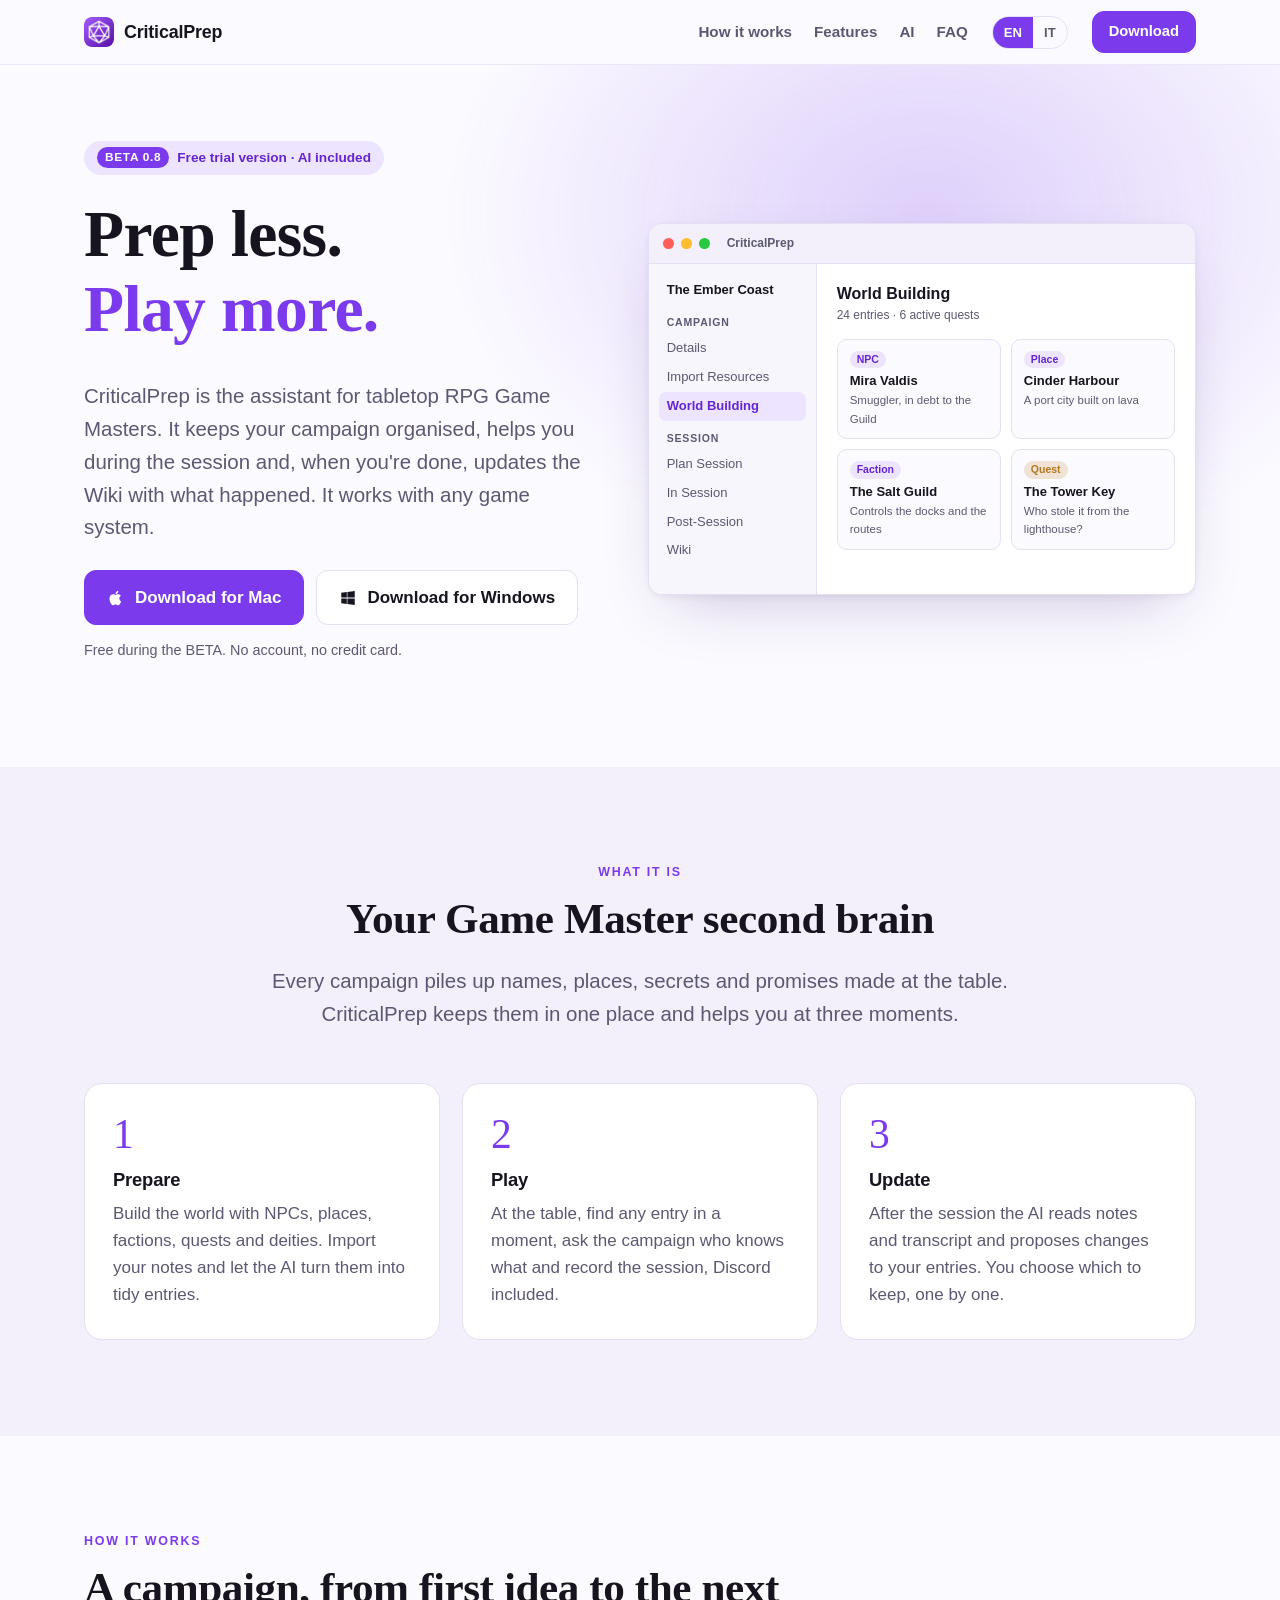
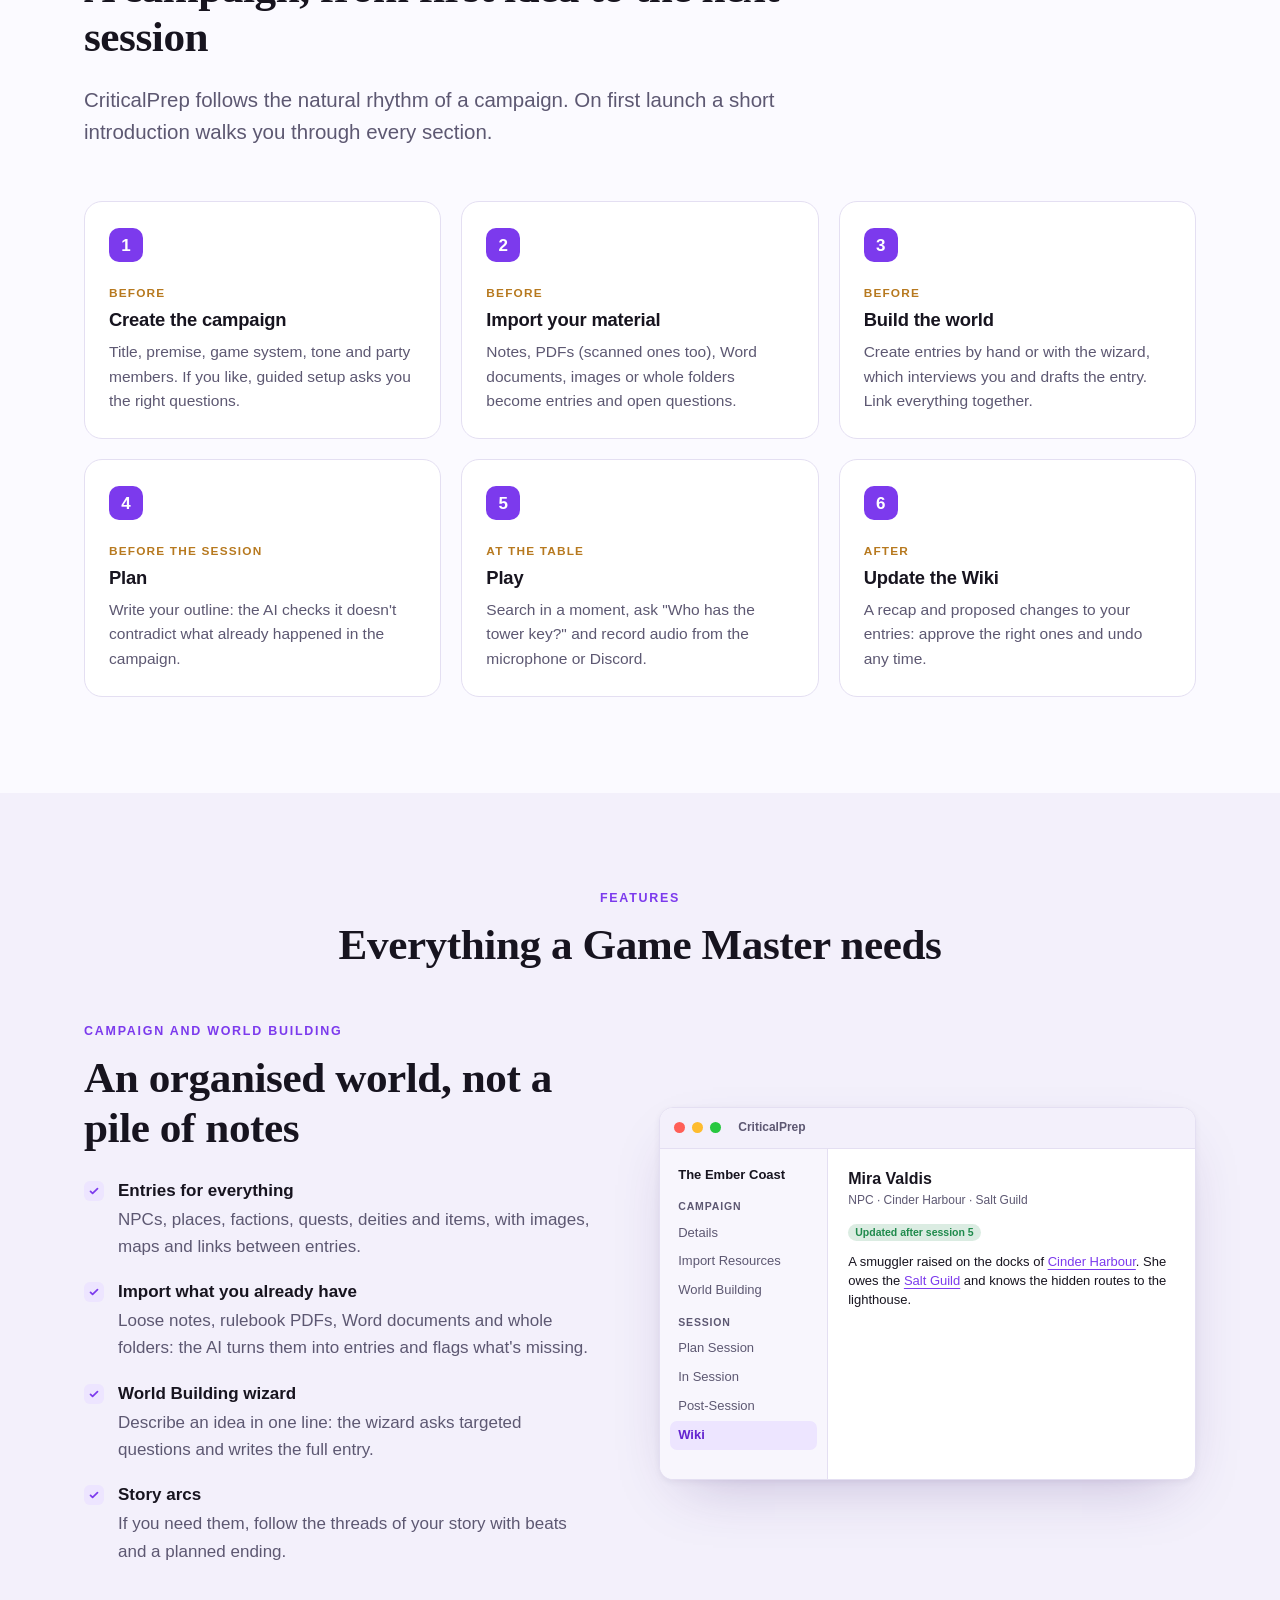
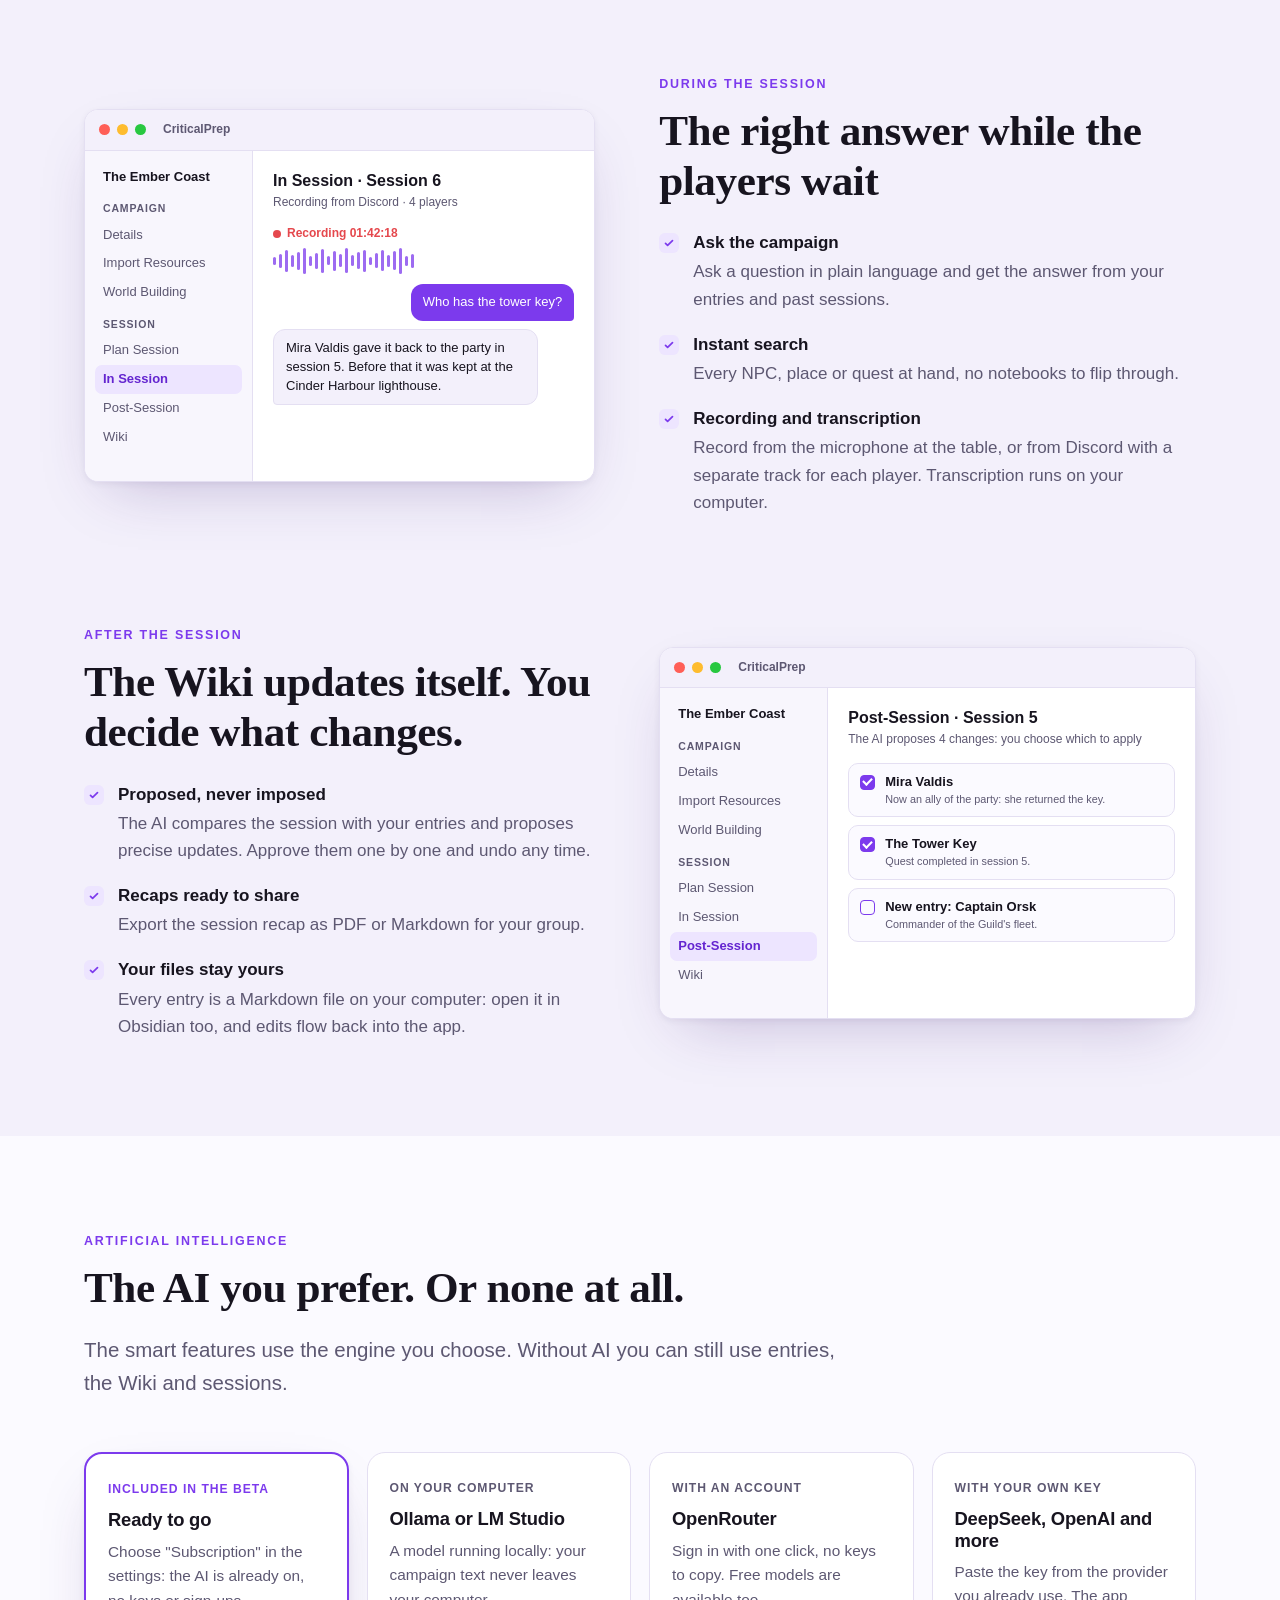
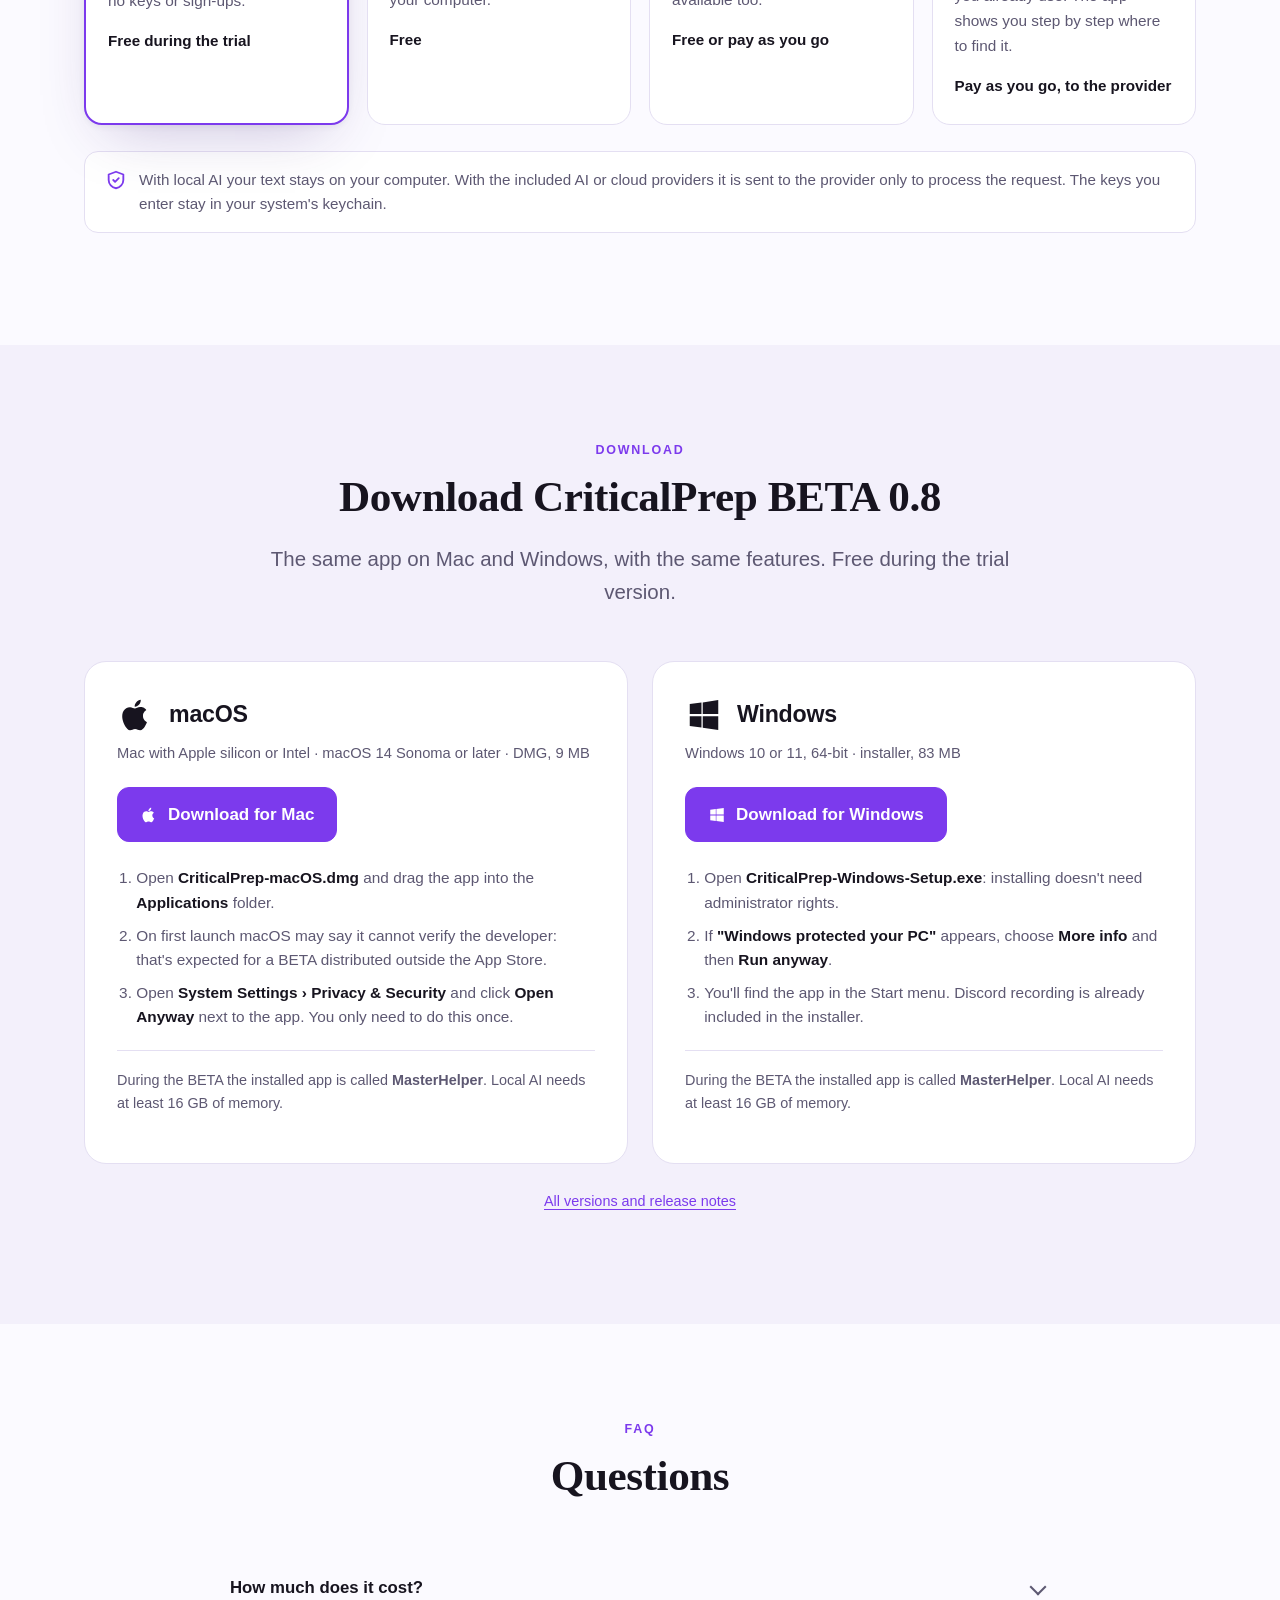
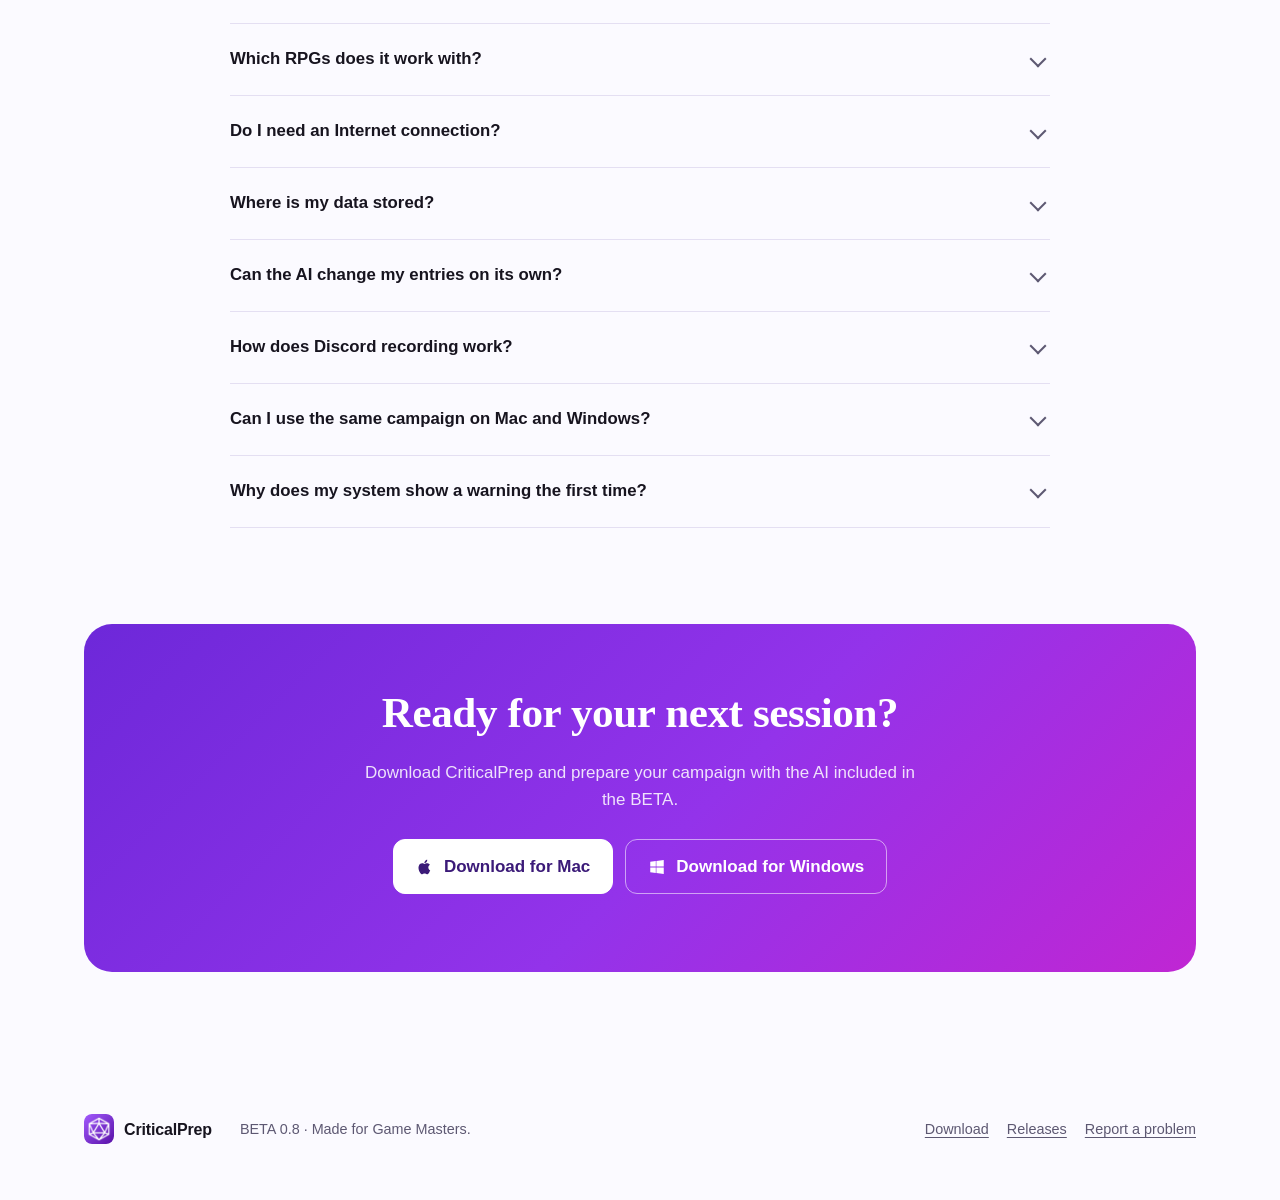
==== index.html @ 87bff7fd "Sito di CriticalPrep (italiano e inglese) e pagina di download Pagina di prodotto bilingue per GitHu" ====
<!doctype html>
<html lang="it">
<head>
<meta charset="utf-8">
<meta name="viewport" content="width=device-width, initial-scale=1">
<title>CriticalPrep — L'assistente per Game Master</title>
<meta name="description" content="CriticalPrep è l&#x27;app per Mac e Windows che aiuta i Game Master di qualsiasi gioco di ruolo a preparare la campagna, giocare la sessione e aggiornare la Wiki con l&#x27;AI. BETA gratuita con AI inclusa.">
<link rel="canonical" href="https://enrik90vol2.github.io/CriticalPrep/">
<link rel="alternate" hreflang="it" href="https://enrik90vol2.github.io/CriticalPrep/">
<link rel="alternate" hreflang="en" href="https://enrik90vol2.github.io/CriticalPrep/en/">
<link rel="alternate" hreflang="x-default" href="https://enrik90vol2.github.io/CriticalPrep/">
<meta property="og:type" content="website">
<meta property="og:title" content="CriticalPrep — L'assistente per Game Master">
<meta property="og:description" content="CriticalPrep è l&#x27;app per Mac e Windows che aiuta i Game Master di qualsiasi gioco di ruolo a preparare la campagna, giocare la sessione e aggiornare la Wiki con l&#x27;AI. BETA gratuita con AI inclusa.">
<meta property="og:image" content="https://enrik90vol2.github.io/CriticalPrep/assets/icon.png">
<meta name="theme-color" content="#7c3aed">
<link rel="icon" type="image/png" href="assets/favicon.png">
<link rel="apple-touch-icon" href="assets/icon.png">
<link rel="stylesheet" href="assets/style.css">
<script>
try {
  var saved = localStorage.getItem("cp-lang");
  if (!saved && !/^it\b/i.test(navigator.language || "") && location.hash === "") location.replace("en/");
} catch (e) {}
</script>
</head>
<body>
<a class="skip" href="#main">Salta al contenuto</a>
<header class="top">
  <div class="wrap">
    <a class="brand" href="#top"><img src="assets/icon.png" alt="" width="30" height="30">CriticalPrep</a>
    <nav class="nav" aria-label="Scarica"><a href="#come-funziona">Come funziona</a><a href="#funzioni">Funzioni</a><a href="#ai">Intelligenza artificiale</a><a href="#faq">Domande</a></nav>
    <div class="lang" aria-label="Lingua / Language"><span aria-current="true">IT</span><a href="en/" hreflang="en" lang="en" title="English" onclick="try{localStorage.setItem('cp-lang','en')}catch(e){}">EN</a></div>
    <a class="btn btn-primary" href="#download">Scarica</a>
  </div>
</header>

<main id="main">
<section class="hero" id="top">
  <div class="wrap hero-grid">
    <div>
      <span class="badge"><b>BETA 0.8</b>Versione di prova gratuita · AI inclusa</span>
      <h1>Prepara meno.<br><em>Gioca di più.</em></h1>
      <p class="lead">CriticalPrep è l'assistente per i Game Master di giochi di ruolo da tavolo. Tiene in ordine la tua campagna, ti aiuta durante la sessione e, quando avete finito, aggiorna la Wiki con quello che è successo. Funziona con qualsiasi sistema di gioco.</p>
      <div class="actions">
        <a class="btn btn-primary" href="https://github.com/enrik90vol2/CriticalPrep/releases/latest/download/CriticalPrep-macOS.dmg"><svg viewBox="0 0 24 24" fill="currentColor" aria-hidden="true"><path d="M16.4 12.6c0-2.4 2-3.6 2.1-3.7-1.1-1.7-2.9-1.9-3.5-1.9-1.5-.2-2.9.9-3.7.9-.8 0-1.9-.9-3.2-.8-1.6 0-3.1 1-4 2.4-1.7 3-.4 7.3 1.2 9.7.8 1.2 1.8 2.5 3 2.4 1.2 0 1.7-.8 3.1-.8 1.5 0 1.9.8 3.2.8 1.3 0 2.2-1.2 3-2.4.9-1.4 1.3-2.7 1.3-2.8 0 0-2.5-1-2.5-3.8zM14 5.4c.7-.8 1.1-1.9 1-3-1 0-2.1.7-2.8 1.5-.6.7-1.2 1.8-1 2.9 1 .1 2.1-.6 2.8-1.4z"/></svg>Scarica per Mac</a>
        <a class="btn" href="https://github.com/enrik90vol2/CriticalPrep/releases/latest/download/CriticalPrep-Windows-Setup.exe"><svg viewBox="0 0 24 24" fill="currentColor" aria-hidden="true"><path d="M3 5.1l7.4-1v7.2H3V5.1zm0 13.8l7.4 1v-7.1H3v6.1zm8.2 1.1L21 21.4v-8.6h-9.8V20zm0-15.9v7.3H21V2.6l-9.8 1.5z"/></svg>Scarica per Windows</a>
      </div>
      <p class="small muted">Gratis durante la BETA. Nessun account, nessuna carta di credito.</p>
    </div>
    <div class="window" role="img" aria-label="World Building"><div class="window-bar"><i></i><i></i><i></i><span>CriticalPrep</span></div><div class="window-body"><aside class="side" aria-hidden="true"><div class="camp">La Costa delle Braci</div><p>Campagna</p><div class="">Dettagli</div><div class="">Importa risorse</div><div class="on">World Building</div><p>Sessione</p><div class="">Pianifica sessione</div><div class="">In sessione</div><div class="">Post-sessione</div><div class="">Wiki</div></aside><div class="main" aria-hidden="true"><h4>World Building</h4><div class="sub">24 schede · 6 quest attive</div><div class="cards"><div class="mini"><span class="tag">PNG</span><b>Mira Valdis</b><small>Contrabbandiera, debitrice della Gilda</small></div><div class="mini"><span class="tag">Luogo</span><b>Porto Cenere</b><small>Città portuale costruita sulla lava</small></div><div class="mini"><span class="tag">Fazione</span><b>La Gilda del Sale</b><small>Controlla i moli e le rotte</small></div><div class="mini"><span class="tag gold">Quest</span><b>La chiave della torre</b><small>Chi l&#x27;ha rubata al faro?</small></div></div></div></div></div>
  </div>
</section>

<section class="alt">
  <div class="wrap">
    <div class="section-head center">
      <p class="eyebrow">Cos'è</p>
      <h2>Il tuo secondo cervello da Game Master</h2>
      <p class="lead">Ogni campagna accumula nomi, luoghi, segreti e promesse fatte al tavolo. CriticalPrep li raccoglie in un unico posto e ti aiuta in tre momenti.</p>
    </div>
    <div class="pillars"><div class="pillar"><div class="num">1</div><h3>Prepara</h3><p>Costruisci il mondo con PNG, luoghi, fazioni, quest e divinità. Importa i tuoi appunti e lascia che l'AI li trasformi in schede ordinate.</p></div><div class="pillar"><div class="num">2</div><h3>Gioca</h3><p>Al tavolo trovi qualsiasi scheda in un attimo, chiedi alla campagna chi sa cosa e registri la sessione, anche su Discord.</p></div><div class="pillar"><div class="num">3</div><h3>Aggiorna</h3><p>Dopo la sessione l'AI legge note e trascrizione e propone le modifiche alle schede. Tu scegli quali tenere, una per una.</p></div></div>
  </div>
</section>

<section id="come-funziona">
  <div class="wrap">
    <div class="section-head">
      <p class="eyebrow">Come funziona</p>
      <h2>Una campagna, dall'idea alla sessione dopo</h2>
      <p class="lead">CriticalPrep segue il ritmo naturale di una campagna. Al primo avvio una breve introduzione ti mostra ogni sezione.</p>
    </div>
    <div class="steps"><div class="step"><span class="when">Prima</span><h3>Crea la campagna</h3><p>Titolo, premessa, sistema di gioco, tono e membri del party. Se vuoi, una creazione guidata ti fa le domande giuste.</p></div><div class="step"><span class="when">Prima</span><h3>Importa i tuoi materiali</h3><p>Appunti, PDF (anche scansionati), documenti Word, immagini o intere cartelle: diventano schede e domande aperte.</p></div><div class="step"><span class="when">Prima</span><h3>Costruisci il mondo</h3><p>Crea schede a mano o con il wizard, che ti intervista e prepara la scheda. Collega tutto con i link tra le schede.</p></div><div class="step"><span class="when">Prima della sessione</span><h3>Pianifica</h3><p>Scrivi la scaletta: l&#x27;AI controlla che non contraddica quello che è già successo nella campagna.</p></div><div class="step"><span class="when">Al tavolo</span><h3>Gioca</h3><p>Cerca al volo, chiedi &quot;Chi ha la chiave della torre?&quot; e registra l&#x27;audio dal microfono o da Discord.</p></div><div class="step"><span class="when">Dopo</span><h3>Aggiorna la Wiki</h3><p>Riassunto e modifiche proposte alle schede: approvi quelle giuste e puoi sempre annullarle.</p></div></div>
  </div>
</section>

<section class="alt" id="funzioni">
  <div class="wrap">
    <div class="section-head center">
      <p class="eyebrow">Funzioni</p>
      <h2>Tutto quello che serve a un Game Master</h2>
    </div>
    <div class="feature">
      <div><p class="eyebrow">Campagna e World Building</p><h2>Un mondo ordinato, non un mucchio di appunti</h2><ul><li><strong>Schede per tutto</strong><span>PNG, luoghi, fazioni, quest, divinità e oggetti, con immagini, mappe e collegamenti tra le schede.</span></li><li><strong>Importa quello che hai già</strong><span>Appunti sparsi, PDF dei manuali, documenti Word e cartelle intere: l'AI ne ricava schede e segnala cosa manca.</span></li><li><strong>Wizard di World Building</strong><span>Descrivi un'idea in una riga: il wizard ti fa domande mirate e scrive la scheda completa.</span></li><li><strong>Archi narrativi</strong><span>Se ti servono, segui i fili della storia con tappe e finale previsto.</span></li></ul></div>
      <div class="window" role="img" aria-label="Mira Valdis"><div class="window-bar"><i></i><i></i><i></i><span>CriticalPrep</span></div><div class="window-body"><aside class="side" aria-hidden="true"><div class="camp">La Costa delle Braci</div><p>Campagna</p><div class="">Dettagli</div><div class="">Importa risorse</div><div class="">World Building</div><p>Sessione</p><div class="">Pianifica sessione</div><div class="">In sessione</div><div class="">Post-sessione</div><div class="on">Wiki</div></aside><div class="main" aria-hidden="true"><h4>Mira Valdis</h4><div class="sub">PNG · Porto Cenere · Gilda del Sale</div><span class="tag ok">Aggiornata dopo la sessione 5</span><p style="margin:8px 0 0">Contrabbandiera cresciuta tra i moli di <a href="#" tabindex="-1" onclick="return false">Porto Cenere</a>. Ha un debito con la <a href="#" tabindex="-1" onclick="return false">Gilda del Sale</a> e conosce le rotte nascoste verso il faro.</p></div></div></div>
    </div>
    <div class="feature flip">
      <div><p class="eyebrow">Durante la sessione</p><h2>La risposta giusta mentre i giocatori aspettano</h2><ul><li><strong>Chiedi alla campagna</strong><span>Fai una domanda in linguaggio naturale e ottieni la risposta dalle tue schede e dalle sessioni passate.</span></li><li><strong>Ricerca immediata</strong><span>Ogni PNG, luogo o quest a portata di mano, senza sfogliare quaderni.</span></li><li><strong>Registrazione e trascrizione</strong><span>Registra dal microfono per il gioco al tavolo, oppure da Discord con una traccia separata per ogni giocatore. La trascrizione avviene sul tuo computer.</span></li></ul></div>
      <div class="window" role="img" aria-label="In sessione · Sessione 6"><div class="window-bar"><i></i><i></i><i></i><span>CriticalPrep</span></div><div class="window-body"><aside class="side" aria-hidden="true"><div class="camp">La Costa delle Braci</div><p>Campagna</p><div class="">Dettagli</div><div class="">Importa risorse</div><div class="">World Building</div><p>Sessione</p><div class="">Pianifica sessione</div><div class="on">In sessione</div><div class="">Post-sessione</div><div class="">Wiki</div></aside><div class="main" aria-hidden="true"><h4>In sessione · Sessione 6</h4><div class="sub">Registrazione da Discord · 4 giocatori</div><span class="rec">In registrazione 01:42:18</span><div class="wave"><i style="height:8px"></i><i style="height:14px"></i><i style="height:22px"></i><i style="height:12px"></i><i style="height:18px"></i><i style="height:26px"></i><i style="height:10px"></i><i style="height:16px"></i><i style="height:24px"></i><i style="height:9px"></i><i style="height:20px"></i><i style="height:13px"></i><i style="height:25px"></i><i style="height:11px"></i><i style="height:17px"></i><i style="height:22px"></i><i style="height:8px"></i><i style="height:15px"></i><i style="height:21px"></i><i style="height:12px"></i><i style="height:19px"></i><i style="height:26px"></i><i style="height:10px"></i><i style="height:14px"></i></div><div class="chat"><div class="bubble q">Chi ha la chiave della torre?</div><div class="bubble a">Mira Valdis l&#x27;ha restituita al party nella sessione 5. Prima era custodita al faro di Porto Cenere.</div></div></div></div></div>
    </div>
    <div class="feature">
      <div><p class="eyebrow">Dopo la sessione</p><h2>La Wiki si aggiorna. Tu decidi cosa cambia.</h2><ul><li><strong>Modifiche proposte, non imposte</strong><span>L'AI confronta la sessione con le schede e propone aggiornamenti precisi. Le approvi una per una e puoi annullarle.</span></li><li><strong>Riassunti pronti da condividere</strong><span>Esporta il riassunto della sessione in PDF o Markdown per il tuo gruppo.</span></li><li><strong>I tuoi file restano tuoi</strong><span>Ogni scheda è un file Markdown sul tuo computer: puoi aprirla anche con Obsidian e le modifiche tornano nell'app.</span></li></ul></div>
      <div class="window" role="img" aria-label="Post-sessione · Sessione 5"><div class="window-bar"><i></i><i></i><i></i><span>CriticalPrep</span></div><div class="window-body"><aside class="side" aria-hidden="true"><div class="camp">La Costa delle Braci</div><p>Campagna</p><div class="">Dettagli</div><div class="">Importa risorse</div><div class="">World Building</div><p>Sessione</p><div class="">Pianifica sessione</div><div class="">In sessione</div><div class="on">Post-sessione</div><div class="">Wiki</div></aside><div class="main" aria-hidden="true"><h4>Post-sessione · Sessione 5</h4><div class="sub">L'AI propone 4 modifiche: scegli tu quali applicare</div><div class="patch"><span class="box on"></span><div><b>Mira Valdis</b><small>Ora è alleata del party: ha restituito la chiave.</small></div></div><div class="patch"><span class="box on"></span><div><b>La chiave della torre</b><small>Quest completata nella sessione 5.</small></div></div><div class="patch"><span class="box"></span><div><b>Nuova scheda: Capitano Orsk</b><small>Comandante della flotta della Gilda.</small></div></div></div></div></div>
    </div>
  </div>
</section>

<section id="ai">
  <div class="wrap">
    <div class="section-head">
      <p class="eyebrow">Intelligenza artificiale</p>
      <h2>L'AI che preferisci. O nessuna.</h2>
      <p class="lead">Le funzioni intelligenti usano il motore che scegli. Senza AI puoi comunque usare schede, Wiki e sessioni.</p>
    </div>
    <div class="ai-grid"><div class="ai-card star"><div class="label">Inclusa nella BETA</div><h3>Pronta all'uso</h3><p>Scegli "Abbonamento" nelle impostazioni: l'AI è già attiva, senza chiavi né registrazioni.</p><p class="price">Gratis durante la prova</p></div><div class="ai-card"><div class="label">Sul tuo computer</div><h3>Ollama o LM Studio</h3><p>Un modello che gira in locale: i testi della campagna non lasciano mai il computer.</p><p class="price">Gratis</p></div><div class="ai-card"><div class="label">Con un account</div><h3>OpenRouter</h3><p>Accedi con un clic, senza copiare chiavi. Ci sono anche modelli gratuiti.</p><p class="price">Gratis o a consumo</p></div><div class="ai-card"><div class="label">Con la tua chiave</div><h3>DeepSeek, OpenAI e altri</h3><p>Incolla la chiave del fornitore che usi già. L'app ti spiega passo per passo dove trovarla.</p><p class="price">A consumo, dal fornitore</p></div></div>
    <p class="note"><svg viewBox="0 0 24 24" fill="none" stroke="currentColor" stroke-width="2" stroke-linecap="round" stroke-linejoin="round" aria-hidden="true"><path d="M12 3l8 3v6c0 4.5-3.4 8.3-8 9-4.6-.7-8-4.5-8-9V6l8-3z"/><path d="M9 12l2 2 4-4"/></svg><span>Con l'AI locale i testi restano sul tuo computer. Con l'AI inclusa o i fornitori cloud vengono inviati al fornitore solo per elaborare la richiesta. Le chiavi che inserisci restano nel portachiavi del sistema.</span></p>
  </div>
</section>

<section class="alt" id="download">
  <div class="wrap">
    <div class="section-head center">
      <p class="eyebrow">Download</p>
      <h2>Scarica CriticalPrep BETA 0.8</h2>
      <p class="lead">La stessa app su Mac e su Windows, con le stesse funzioni. Gratis durante la versione di prova.</p>
    </div>
    <div class="dl-grid">
      <div class="dl">
        <div class="dl-head"><svg viewBox="0 0 24 24" fill="currentColor" aria-hidden="true"><path d="M16.4 12.6c0-2.4 2-3.6 2.1-3.7-1.1-1.7-2.9-1.9-3.5-1.9-1.5-.2-2.9.9-3.7.9-.8 0-1.9-.9-3.2-.8-1.6 0-3.1 1-4 2.4-1.7 3-.4 7.3 1.2 9.7.8 1.2 1.8 2.5 3 2.4 1.2 0 1.7-.8 3.1-.8 1.5 0 1.9.8 3.2.8 1.3 0 2.2-1.2 3-2.4.9-1.4 1.3-2.7 1.3-2.8 0 0-2.5-1-2.5-3.8zM14 5.4c.7-.8 1.1-1.9 1-3-1 0-2.1.7-2.8 1.5-.6.7-1.2 1.8-1 2.9 1 .1 2.1-.6 2.8-1.4z"/></svg><h3>macOS</h3></div>
        <p class="meta">Mac con Apple silicon o Intel · macOS 14 Sonoma o successivo · DMG, 9 MB</p>
        <a class="btn btn-primary" href="https://github.com/enrik90vol2/CriticalPrep/releases/latest/download/CriticalPrep-macOS.dmg"><svg viewBox="0 0 24 24" fill="currentColor" aria-hidden="true"><path d="M16.4 12.6c0-2.4 2-3.6 2.1-3.7-1.1-1.7-2.9-1.9-3.5-1.9-1.5-.2-2.9.9-3.7.9-.8 0-1.9-.9-3.2-.8-1.6 0-3.1 1-4 2.4-1.7 3-.4 7.3 1.2 9.7.8 1.2 1.8 2.5 3 2.4 1.2 0 1.7-.8 3.1-.8 1.5 0 1.9.8 3.2.8 1.3 0 2.2-1.2 3-2.4.9-1.4 1.3-2.7 1.3-2.8 0 0-2.5-1-2.5-3.8zM14 5.4c.7-.8 1.1-1.9 1-3-1 0-2.1.7-2.8 1.5-.6.7-1.2 1.8-1 2.9 1 .1 2.1-.6 2.8-1.4z"/></svg>Scarica per Mac</a>
        <ol><li>Apri il file <strong>CriticalPrep-macOS.dmg</strong> e trascina l'app nella cartella <strong>Applicazioni</strong>.</li><li>Al primo avvio macOS può dire che non è in grado di verificare lo sviluppatore: è normale per una BETA distribuita fuori dall'App Store.</li><li>Apri <strong>Impostazioni di Sistema › Privacy e sicurezza</strong> e premi <strong>Apri comunque</strong> accanto all'app. Basta farlo una volta.</li></ol>
        <p class="req">Durante la BETA l'app installata si chiama <strong>MasterHelper</strong>. Per l'AI locale servono almeno 16 GB di memoria.</p>
      </div>
      <div class="dl">
        <div class="dl-head"><svg viewBox="0 0 24 24" fill="currentColor" aria-hidden="true"><path d="M3 5.1l7.4-1v7.2H3V5.1zm0 13.8l7.4 1v-7.1H3v6.1zm8.2 1.1L21 21.4v-8.6h-9.8V20zm0-15.9v7.3H21V2.6l-9.8 1.5z"/></svg><h3>Windows</h3></div>
        <p class="meta">Windows 10 o 11 a 64 bit · installer, 83 MB</p>
        <a class="btn btn-primary" href="https://github.com/enrik90vol2/CriticalPrep/releases/latest/download/CriticalPrep-Windows-Setup.exe"><svg viewBox="0 0 24 24" fill="currentColor" aria-hidden="true"><path d="M3 5.1l7.4-1v7.2H3V5.1zm0 13.8l7.4 1v-7.1H3v6.1zm8.2 1.1L21 21.4v-8.6h-9.8V20zm0-15.9v7.3H21V2.6l-9.8 1.5z"/></svg>Scarica per Windows</a>
        <ol><li>Apri <strong>CriticalPrep-Windows-Setup.exe</strong>: l'installazione non chiede permessi di amministratore.</li><li>Se compare <strong>"Windows ha protetto il PC"</strong>, scegli <strong>Ulteriori informazioni</strong> e poi <strong>Esegui comunque</strong>.</li><li>Trovi l'app nel menu Start. La registrazione da Discord è già inclusa nell'installer.</li></ol>
        <p class="req">Durante la BETA l'app installata si chiama <strong>MasterHelper</strong>. Per l'AI locale servono almeno 16 GB di memoria.</p>
      </div>
    </div>
    <p class="small muted" style="text-align:center;margin-top:26px"><a href="https://github.com/enrik90vol2/CriticalPrep/releases">Tutte le versioni e le novità</a></p>
  </div>
</section>

<section id="faq">
  <div class="wrap">
    <div class="section-head center">
      <p class="eyebrow">Domande frequenti</p>
      <h2>Domande</h2>
    </div>
    <div class="faq"><details><summary>Quanto costa?</summary><p>Durante la BETA CriticalPrep è gratuito, AI inclusa. Puoi anche usare un modello locale gratuito o il tuo account OpenRouter.</p></details><details><summary>Con quali giochi di ruolo funziona?</summary><p>Con tutti: D&D, Pathfinder, Call of Cthulhu, sistemi homebrew. Indichi il sistema nei dettagli della campagna e l'AI ne tiene conto.</p></details><details><summary>Mi serve una connessione a Internet?</summary><p>Solo per l'AI inclusa o per i fornitori cloud. Con un modello locale (Ollama o LM Studio) e senza registrazione da Discord funziona anche offline.</p></details><details><summary>Dove vengono salvati i miei dati?</summary><p>Sul tuo computer, in una cartella che puoi scegliere. Le schede sono file Markdown leggibili con qualsiasi editor o con Obsidian. Non c'è nessun account e nessun cloud di CriticalPrep.</p></details><details><summary>L'AI può cambiare le mie schede da sola?</summary><p>No. Dopo la sessione propone le modifiche e sei tu a scegliere quali applicare. Ogni modifica si può annullare.</p></details><details><summary>Come funziona la registrazione da Discord?</summary><p>Crei un tuo bot Discord, l'app ti guida passo per passo. Il bot entra nel canale vocale e registra ogni giocatore su una traccia separata; la trascrizione avviene sul tuo computer.</p></details><details><summary>Posso usare la stessa campagna su Mac e Windows?</summary><p>Sì: le campagne sono cartelle di file normali. Copiale o mettile in una cartella sincronizzata e le apri su entrambi i sistemi.</p></details><details><summary>Perché il sistema mostra un avviso alla prima apertura?</summary><p>La BETA non è ancora firmata con un certificato a pagamento di Apple o Microsoft, quindi il sistema chiede una conferma la prima volta. Le istruzioni sono qui sopra, nella sezione Download.</p></details></div>
  </div>
</section>

<section style="padding-top:0">
  <div class="wrap">
    <div class="cta">
      <h2>Pronto per la prossima sessione?</h2>
      <p>Scarica CriticalPrep e prepara la tua campagna con l'AI inclusa nella BETA.</p>
      <div class="actions">
        <a class="btn" href="https://github.com/enrik90vol2/CriticalPrep/releases/latest/download/CriticalPrep-macOS.dmg"><svg viewBox="0 0 24 24" fill="currentColor" aria-hidden="true"><path d="M16.4 12.6c0-2.4 2-3.6 2.1-3.7-1.1-1.7-2.9-1.9-3.5-1.9-1.5-.2-2.9.9-3.7.9-.8 0-1.9-.9-3.2-.8-1.6 0-3.1 1-4 2.4-1.7 3-.4 7.3 1.2 9.7.8 1.2 1.8 2.5 3 2.4 1.2 0 1.7-.8 3.1-.8 1.5 0 1.9.8 3.2.8 1.3 0 2.2-1.2 3-2.4.9-1.4 1.3-2.7 1.3-2.8 0 0-2.5-1-2.5-3.8zM14 5.4c.7-.8 1.1-1.9 1-3-1 0-2.1.7-2.8 1.5-.6.7-1.2 1.8-1 2.9 1 .1 2.1-.6 2.8-1.4z"/></svg>Scarica per Mac</a>
        <a class="btn ghost" href="https://github.com/enrik90vol2/CriticalPrep/releases/latest/download/CriticalPrep-Windows-Setup.exe"><svg viewBox="0 0 24 24" fill="currentColor" aria-hidden="true"><path d="M3 5.1l7.4-1v7.2H3V5.1zm0 13.8l7.4 1v-7.1H3v6.1zm8.2 1.1L21 21.4v-8.6h-9.8V20zm0-15.9v7.3H21V2.6l-9.8 1.5z"/></svg>Scarica per Windows</a>
      </div>
    </div>
  </div>
</section>
</main>

<footer>
  <div class="wrap">
    <a class="brand" href="#top"><img src="assets/icon.png" alt="" width="24" height="24">CriticalPrep</a>
    <span>BETA 0.8 · Fatto per i Game Master.</span>
    <nav><a href="#download">Download</a><a href="https://github.com/enrik90vol2/CriticalPrep/releases">Versioni</a><a href="https://github.com/enrik90vol2/CriticalPrep/issues">Segnala un problema</a></nav>
  </div>
</footer>
</body>
</html>
---- assets/style.css ----
/* CriticalPrep — sito di prodotto. Nessuna risorsa esterna: font di sistema, tema chiaro e scuro automatico. */

:root {
  --bg: #fbfaff;
  --bg-soft: #f3f0fb;
  --surface: #ffffff;
  --text: #17141f;
  --muted: #5d5872;
  --line: #e4dff2;
  --accent: #7c3aed;
  --accent-strong: #6425d0;
  --accent-soft: #ede5ff;
  --gold: #b7791f;
  --ok: #1f8a4c;
  --shadow: 0 24px 60px -24px rgba(60, 30, 120, .28), 0 2px 6px rgba(30, 20, 60, .06);
  --radius: 18px;
  --display: "Iowan Old Style", "Palatino Linotype", Palatino, "Book Antiqua", Georgia, serif;
  --sans: -apple-system, BlinkMacSystemFont, "Segoe UI", "SF Pro Text", Roboto, "Helvetica Neue", Arial, sans-serif;
  color-scheme: light;
}

@media (prefers-color-scheme: dark) {
  :root:not([data-theme="light"]) {
    --bg: #0f0d16;
    --bg-soft: #16131f;
    --surface: #1c1828;
    --text: #f1eef8;
    --muted: #a49eb8;
    --line: #2d2740;
    --accent: #a78bfa;
    --accent-strong: #c4b1ff;
    --accent-soft: #2a2142;
    --gold: #e6b450;
    --ok: #4ccf86;
    --shadow: 0 30px 70px -28px rgba(0, 0, 0, .7), 0 2px 6px rgba(0, 0, 0, .3);
    color-scheme: dark;
  }
}

* { box-sizing: border-box; }
html { scroll-behavior: smooth; -webkit-text-size-adjust: 100%; }
@media (prefers-reduced-motion: reduce) { html { scroll-behavior: auto; } }
body {
  margin: 0;
  background: var(--bg);
  color: var(--text);
  font: 17px/1.6 var(--sans);
  -webkit-font-smoothing: antialiased;
  overflow-x: hidden;
}
img { max-width: 100%; display: block; }
a { color: var(--accent); text-underline-offset: 3px; }
a:hover { color: var(--accent-strong); }
:focus-visible { outline: 3px solid var(--accent); outline-offset: 3px; border-radius: 6px; }

.skip { position: absolute; left: -999px; top: 8px; background: var(--surface); padding: 8px 14px; border-radius: 8px; z-index: 50; }
.skip:focus { left: 16px; }

.wrap { width: 100%; max-width: 1160px; margin: 0 auto; padding: 0 24px; }
@media (max-width: 600px) { .wrap { padding: 0 16px; } body { font-size: 16px; } }

h1, h2, h3 { line-height: 1.15; margin: 0 0 .5em; letter-spacing: -.01em; }
h1, h2 { font-family: var(--display); font-weight: 700; }
h1 { font-size: clamp(2.4rem, 5.4vw, 4.1rem); }
h2 { font-size: clamp(1.9rem, 3.6vw, 2.7rem); }
h3 { font-size: 1.15rem; }
p { margin: 0 0 1em; }
.lead { font-size: clamp(1.08rem, 1.6vw, 1.28rem); color: var(--muted); max-width: 40em; }
.eyebrow { text-transform: uppercase; letter-spacing: .14em; font-size: .78rem; font-weight: 700; color: var(--accent); margin-bottom: .9em; }
.muted { color: var(--muted); }
.small { font-size: .9rem; }

/* Intestazione */
.top {
  position: sticky; top: 0; z-index: 20;
  background: color-mix(in srgb, var(--bg) 82%, transparent);
  backdrop-filter: saturate(1.4) blur(14px);
  -webkit-backdrop-filter: saturate(1.4) blur(14px);
  border-bottom: 1px solid color-mix(in srgb, var(--line) 70%, transparent);
}
.top .wrap { display: flex; align-items: center; gap: 24px; height: 64px; }
.brand { display: flex; align-items: center; gap: 10px; color: var(--text); text-decoration: none; font-weight: 750; font-size: 1.12rem; letter-spacing: -.01em; }
.brand img { width: 30px; height: 30px; border-radius: 8px; }
.nav { display: flex; gap: 22px; margin-left: auto; }
.nav a { color: var(--muted); text-decoration: none; font-size: .95rem; font-weight: 550; }
.nav a:hover { color: var(--text); }
.lang { display: flex; border: 1px solid var(--line); border-radius: 999px; overflow: hidden; font-size: .82rem; font-weight: 700; }
.lang a, .lang span { padding: 5px 11px; text-decoration: none; color: var(--muted); }
.lang span { background: var(--accent); color: #fff; }
.top .btn { padding: 8px 16px; font-size: .92rem; }
@media (max-width: 880px) { .nav { display: none; } .lang { margin-left: auto; } }
@media (max-width: 480px) { .top .btn { display: none; } }

/* Pulsanti */
.btn {
  display: inline-flex; align-items: center; justify-content: center; gap: 10px;
  padding: 13px 22px; border-radius: 12px; font-weight: 650; text-decoration: none;
  border: 1px solid var(--line); background: var(--surface); color: var(--text);
  transition: transform .15s ease, box-shadow .15s ease, background .15s ease;
}
.btn:hover { transform: translateY(-1px); color: var(--text); box-shadow: 0 8px 20px -10px rgba(80, 40, 160, .35); }
.btn-primary { background: var(--accent); border-color: var(--accent); color: #fff; }
.btn-primary:hover { background: var(--accent-strong); border-color: var(--accent-strong); color: #fff; }
:root:not([data-theme="light"]) .btn-primary { color: #fff; }
@media (prefers-color-scheme: dark) { :root:not([data-theme="light"]) .btn-primary { color: #150f24; } :root:not([data-theme="light"]) .btn-primary:hover { color: #150f24; } }
.btn svg { width: 18px; height: 18px; flex: none; }
.btn small { display: block; font-weight: 500; opacity: .8; font-size: .78rem; }
.actions { display: flex; flex-wrap: wrap; gap: 12px; margin: 26px 0 14px; }

.badge {
  display: inline-flex; align-items: center; gap: 8px; padding: 6px 13px; border-radius: 999px;
  background: var(--accent-soft); color: var(--accent-strong); font-size: .85rem; font-weight: 650; margin-bottom: 22px;
}
.badge b { background: var(--accent); color: #fff; padding: 1px 8px; border-radius: 999px; font-size: .74rem; letter-spacing: .06em; white-space: nowrap; flex: none; }
@media (prefers-color-scheme: dark) { :root:not([data-theme="light"]) .badge b { color: #150f24; } }

/* Sezioni */
section { padding: 96px 0; }
section.alt { background: var(--bg-soft); }
.section-head { max-width: 760px; margin-bottom: 52px; }
.section-head.center { margin-left: auto; margin-right: auto; text-align: center; }
.section-head.center .lead { margin: 0 auto; }
@media (max-width: 700px) { section { padding: 68px 0; } .section-head { margin-bottom: 36px; } }

/* Hero */
.hero { padding: 76px 0 90px; position: relative; overflow: hidden; }
.hero::before {
  content: ""; position: absolute; inset: -30% -10% auto 35%; height: 720px; z-index: -1;
  background: radial-gradient(closest-side, color-mix(in srgb, var(--accent) 22%, transparent), transparent);
  filter: blur(10px);
}
.hero-grid { display: grid; grid-template-columns: 1fr 1.08fr; gap: 56px; align-items: center; }
.hero h1 em { font-style: normal; color: var(--accent); }
@media (max-width: 980px) { .hero-grid { grid-template-columns: 1fr; gap: 44px; } }

/* Finestra dell'app disegnata in CSS */
.window {
  background: var(--surface); border: 1px solid var(--line); border-radius: 14px; box-shadow: var(--shadow);
  overflow: hidden; font-size: 13px; line-height: 1.45; color: var(--text);
}
.window-bar { display: flex; align-items: center; gap: 7px; padding: 11px 14px; border-bottom: 1px solid var(--line); background: var(--bg-soft); }
.window-bar i { width: 11px; height: 11px; border-radius: 50%; background: #ff5f57; }
.window-bar i:nth-child(2) { background: #febc2e; }
.window-bar i:nth-child(3) { background: #28c840; }
.window-bar span { margin-left: 10px; font-weight: 650; color: var(--muted); font-size: 12px; }
.window-body { display: grid; grid-template-columns: 168px 1fr; min-height: 330px; }
.side { border-right: 1px solid var(--line); padding: 12px 10px; background: color-mix(in srgb, var(--bg-soft) 60%, var(--surface)); }
.side p { margin: 10px 8px 4px; font-size: 10.5px; text-transform: uppercase; letter-spacing: .08em; color: var(--muted); font-weight: 700; }
.side div { padding: 5px 8px; border-radius: 7px; color: var(--muted); white-space: nowrap; overflow: hidden; text-overflow: ellipsis; }
.side div.on { background: var(--accent-soft); color: var(--accent-strong); font-weight: 650; }
.side div.camp { color: var(--text); font-weight: 700; }
.main { padding: 18px 20px; min-width: 0; }
.main h4 { margin: 0 0 2px; font-size: 16px; }
.main .sub { color: var(--muted); font-size: 12px; margin-bottom: 14px; }
.cards { display: grid; grid-template-columns: repeat(2, minmax(0, 1fr)); gap: 10px; }
.mini { border: 1px solid var(--line); border-radius: 10px; padding: 10px 12px; background: var(--bg); }
.mini b { display: block; font-size: 13px; }
.mini small { color: var(--muted); font-size: 11.5px; }
.tag { display: inline-block; font-size: 10.5px; font-weight: 700; padding: 1px 7px; border-radius: 999px; background: var(--accent-soft); color: var(--accent-strong); margin-bottom: 4px; }
.tag.gold { background: color-mix(in srgb, var(--gold) 18%, transparent); color: var(--gold); }
.tag.ok { background: color-mix(in srgb, var(--ok) 16%, transparent); color: var(--ok); }
.patch { display: flex; gap: 10px; align-items: flex-start; border: 1px solid var(--line); border-radius: 10px; padding: 9px 11px; margin-bottom: 8px; background: var(--bg); }
.patch .box { width: 15px; height: 15px; border-radius: 4px; border: 1.5px solid var(--accent); flex: none; margin-top: 2px; display: grid; place-items: center; }
.patch .box.on { background: var(--accent); }
.patch .box.on::after { content: ""; width: 7px; height: 4px; border: 2px solid #fff; border-top: 0; border-right: 0; transform: rotate(-45deg) translate(1px, -1px); }
.patch small { color: var(--muted); display: block; }
.chat { display: grid; gap: 8px; }
.bubble { padding: 9px 12px; border-radius: 12px; max-width: 88%; }
.bubble.q { background: var(--accent); color: #fff; justify-self: end; border-bottom-right-radius: 4px; }
@media (prefers-color-scheme: dark) { :root:not([data-theme="light"]) .bubble.q { color: #150f24; } }
.bubble.a { background: var(--bg-soft); border: 1px solid var(--line); border-bottom-left-radius: 4px; }
.wave { display: flex; gap: 3px; align-items: center; height: 26px; margin: 4px 0 10px; }
.wave i { width: 3px; border-radius: 2px; background: var(--accent); opacity: .75; }
.rec { display: inline-flex; align-items: center; gap: 6px; font-weight: 700; color: #e5484d; font-size: 12px; }
.rec::before { content: ""; width: 8px; height: 8px; border-radius: 50%; background: #e5484d; }
@media (max-width: 560px) {
  .window-body { grid-template-columns: 1fr; }
  .side { display: none; }
  .cards { grid-template-columns: 1fr; }
}

/* Tre pilastri */
.pillars { display: grid; grid-template-columns: repeat(3, 1fr); gap: 22px; }
.pillar { background: var(--surface); border: 1px solid var(--line); border-radius: var(--radius); padding: 30px 28px; }
.pillar .num { font-family: var(--display); font-size: 2.6rem; color: var(--accent); line-height: 1; margin-bottom: 14px; }
.pillar p { color: var(--muted); margin: 0; }
@media (max-width: 860px) { .pillars { grid-template-columns: 1fr; } }

/* Funzioni con finestra */
.feature { display: grid; grid-template-columns: 1fr 1.05fr; gap: 64px; align-items: center; }
.feature + .feature { margin-top: 110px; }
.feature.flip > :first-child { order: 2; }
.feature ul { list-style: none; padding: 0; margin: 24px 0 0; display: grid; gap: 18px; }
.feature li { padding-left: 34px; position: relative; }
.feature li::before {
  content: ""; position: absolute; left: 0; top: 4px; width: 20px; height: 20px; border-radius: 6px;
  background: var(--accent-soft) url("data:image/svg+xml,%3Csvg xmlns='http://www.w3.org/2000/svg' viewBox='0 0 20 20'%3E%3Cpath d='M5 10.5l3 3 7-7' fill='none' stroke='%237c3aed' stroke-width='2.4' stroke-linecap='round' stroke-linejoin='round'/%3E%3C/svg%3E") center / 14px no-repeat;
}
.feature li strong { display: block; margin-bottom: 2px; }
.feature li span { color: var(--muted); }
@media (max-width: 980px) {
  .feature { grid-template-columns: 1fr; gap: 36px; }
  .feature.flip > :first-child { order: 0; }
  .feature + .feature { margin-top: 80px; }
}

/* Come funziona: percorso */
.steps { display: grid; grid-template-columns: repeat(3, 1fr); gap: 20px; counter-reset: step; }
.step { position: relative; background: var(--surface); border: 1px solid var(--line); border-radius: var(--radius); padding: 26px 24px 24px; }
.step::before {
  counter-increment: step; content: counter(step);
  display: grid; place-items: center; width: 34px; height: 34px; border-radius: 10px; margin-bottom: 16px;
  background: var(--accent); color: #fff; font-weight: 800;
}
@media (prefers-color-scheme: dark) { :root:not([data-theme="light"]) .step::before { color: #150f24; } }
.step .when { font-size: .74rem; font-weight: 750; text-transform: uppercase; letter-spacing: .1em; color: var(--gold); }
.step h3 { margin-top: 4px; }
.step p { color: var(--muted); margin: 0; font-size: .97rem; }
@media (max-width: 900px) { .steps { grid-template-columns: 1fr 1fr; } }
@media (max-width: 600px) { .steps { grid-template-columns: 1fr; } }

/* AI */
.ai-grid { display: grid; grid-template-columns: repeat(4, 1fr); gap: 18px; }
.ai-card { background: var(--surface); border: 1px solid var(--line); border-radius: var(--radius); padding: 26px 22px; display: flex; flex-direction: column; }
.ai-card.star { border: 2px solid var(--accent); box-shadow: var(--shadow); }
.ai-card .label { font-size: .76rem; font-weight: 750; text-transform: uppercase; letter-spacing: .08em; color: var(--muted); margin-bottom: 10px; }
.ai-card.star .label { color: var(--accent); }
.ai-card p { color: var(--muted); font-size: .96rem; flex: 1; }
.ai-card .price { font-weight: 750; color: var(--text); margin: 0; font-size: .95rem; }
@media (max-width: 1020px) { .ai-grid { grid-template-columns: 1fr 1fr; } }
@media (max-width: 560px) { .ai-grid { grid-template-columns: 1fr; } }
.note { margin-top: 26px; padding: 16px 20px; border-radius: 14px; background: var(--surface); border: 1px solid var(--line); color: var(--muted); font-size: .95rem; display: flex; gap: 12px; }
.note svg { flex: none; width: 22px; height: 22px; color: var(--accent); margin-top: 1px; }

/* Download */
.dl-grid { display: grid; grid-template-columns: 1fr 1fr; gap: 24px; }
.dl { background: var(--surface); border: 1px solid var(--line); border-radius: 22px; padding: 34px 32px; display: flex; flex-direction: column; }
.dl-head { display: flex; align-items: center; gap: 14px; margin-bottom: 8px; }
.dl-head svg { width: 38px; height: 38px; color: var(--text); }
.dl-head h3 { font-size: 1.45rem; margin: 0; }
.dl .meta { color: var(--muted); font-size: .92rem; margin-bottom: 22px; }
.dl .btn { align-self: flex-start; margin-bottom: 24px; }
.dl ol { margin: 0; padding-left: 1.25em; color: var(--muted); font-size: .96rem; display: grid; gap: 8px; }
.dl ol strong { color: var(--text); }
.dl .req { margin-top: 20px; padding-top: 18px; border-top: 1px solid var(--line); font-size: .9rem; color: var(--muted); }
@media (max-width: 860px) { .dl-grid { grid-template-columns: 1fr; } .dl { padding: 28px 22px; } }

/* FAQ */
.faq { max-width: 820px; margin: 0 auto; }
.faq details { border-bottom: 1px solid var(--line); padding: 4px 0; }
.faq summary {
  cursor: pointer; list-style: none; padding: 18px 40px 18px 0; font-weight: 650; font-size: 1.05rem; position: relative;
}
.faq summary::-webkit-details-marker { display: none; }
.faq summary::after {
  content: ""; position: absolute; right: 6px; top: 50%; width: 10px; height: 10px; margin-top: -7px;
  border-right: 2px solid var(--muted); border-bottom: 2px solid var(--muted); transform: rotate(45deg); transition: transform .2s;
}
.faq details[open] summary::after { transform: rotate(-135deg); margin-top: -2px; }
.faq details p { color: var(--muted); padding-right: 30px; }

/* Invito finale e piè di pagina */
.cta {
  text-align: center; border-radius: 28px; padding: 64px 28px;
  background: linear-gradient(135deg, #6d28d9, #9333ea 55%, #c026d3);
  color: #fff;
}
.cta h2 { color: #fff; }
.cta p { color: rgba(255, 255, 255, .86); max-width: 34em; margin: 0 auto; }
.cta .actions { justify-content: center; }
.cta .btn { background: #fff; color: #3b1a78; border-color: #fff; }
.cta .btn.ghost { background: transparent; color: #fff; border-color: rgba(255, 255, 255, .55); }
footer { padding: 46px 0 56px; color: var(--muted); font-size: .9rem; }
footer .wrap { display: flex; flex-wrap: wrap; gap: 14px 28px; align-items: center; }
footer .brand { font-size: 1rem; }
footer nav { display: flex; flex-wrap: wrap; gap: 18px; margin-left: auto; }
footer a { color: var(--muted); }
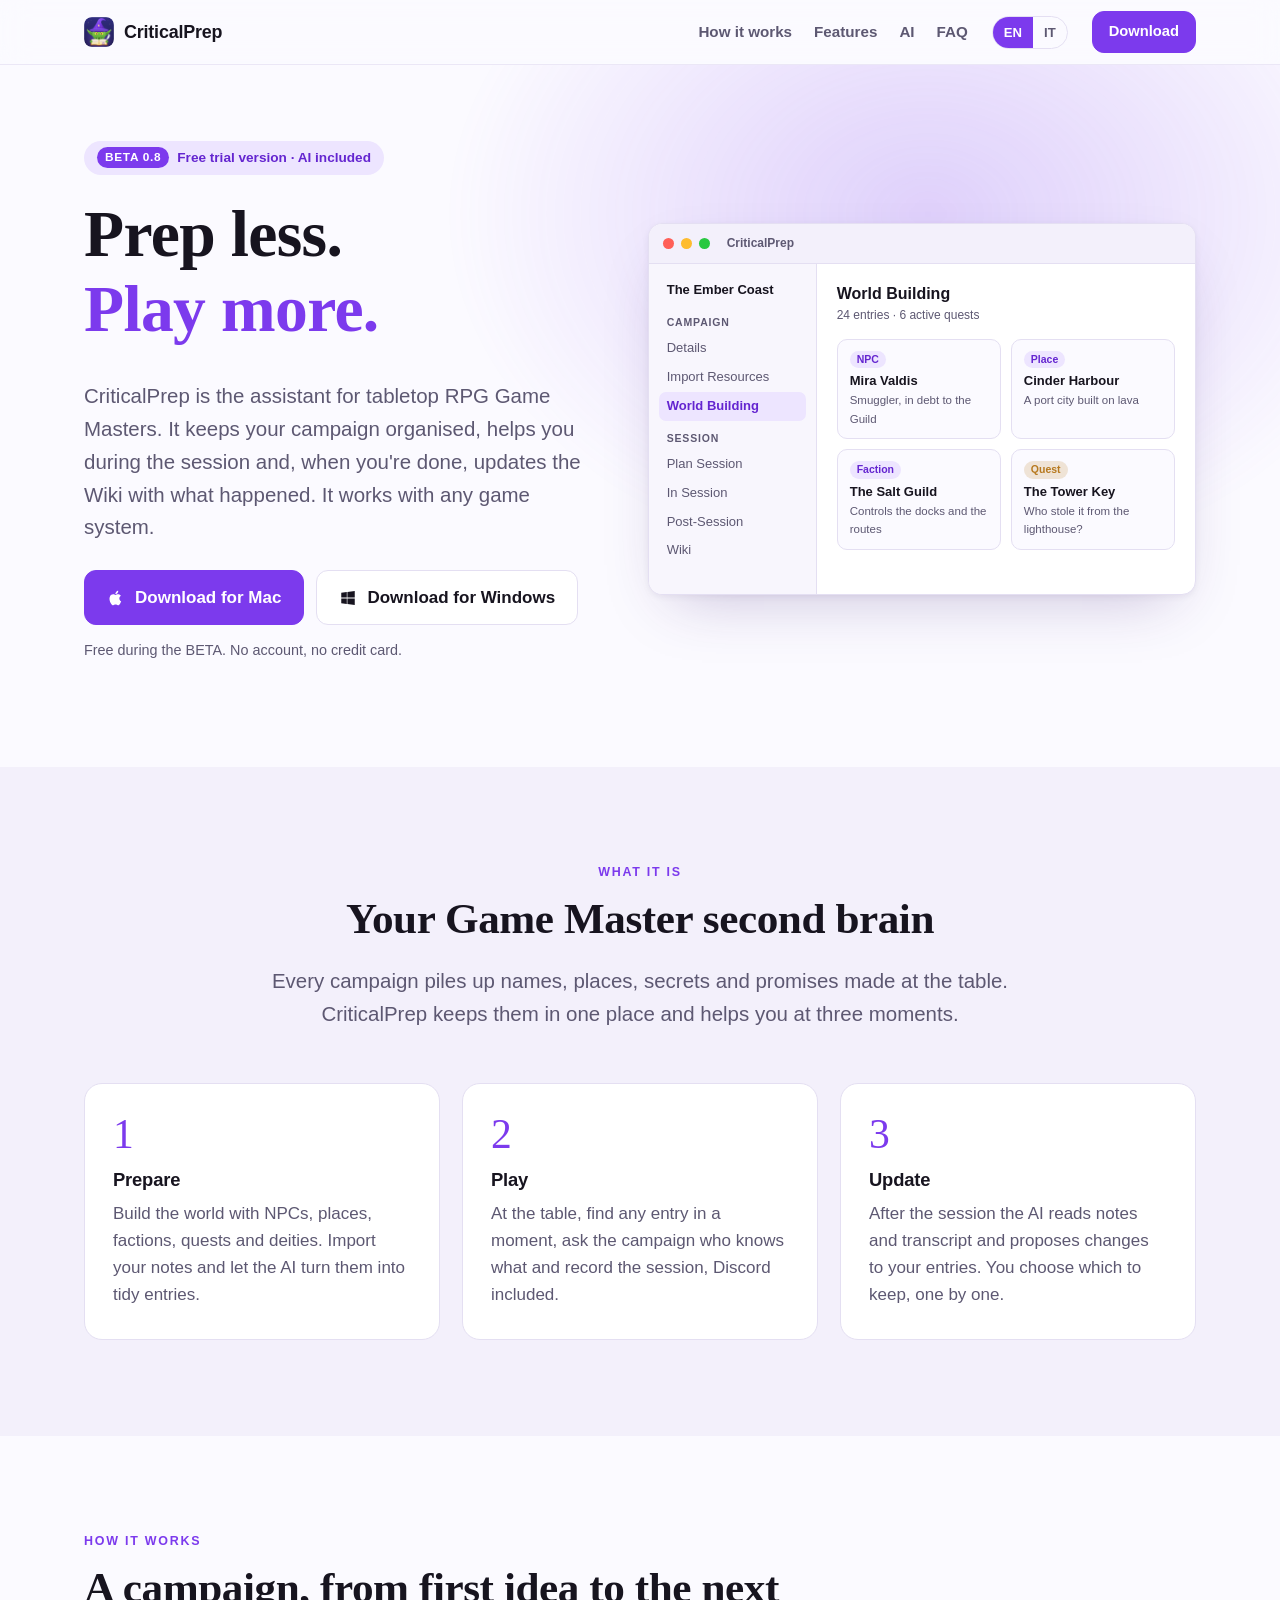
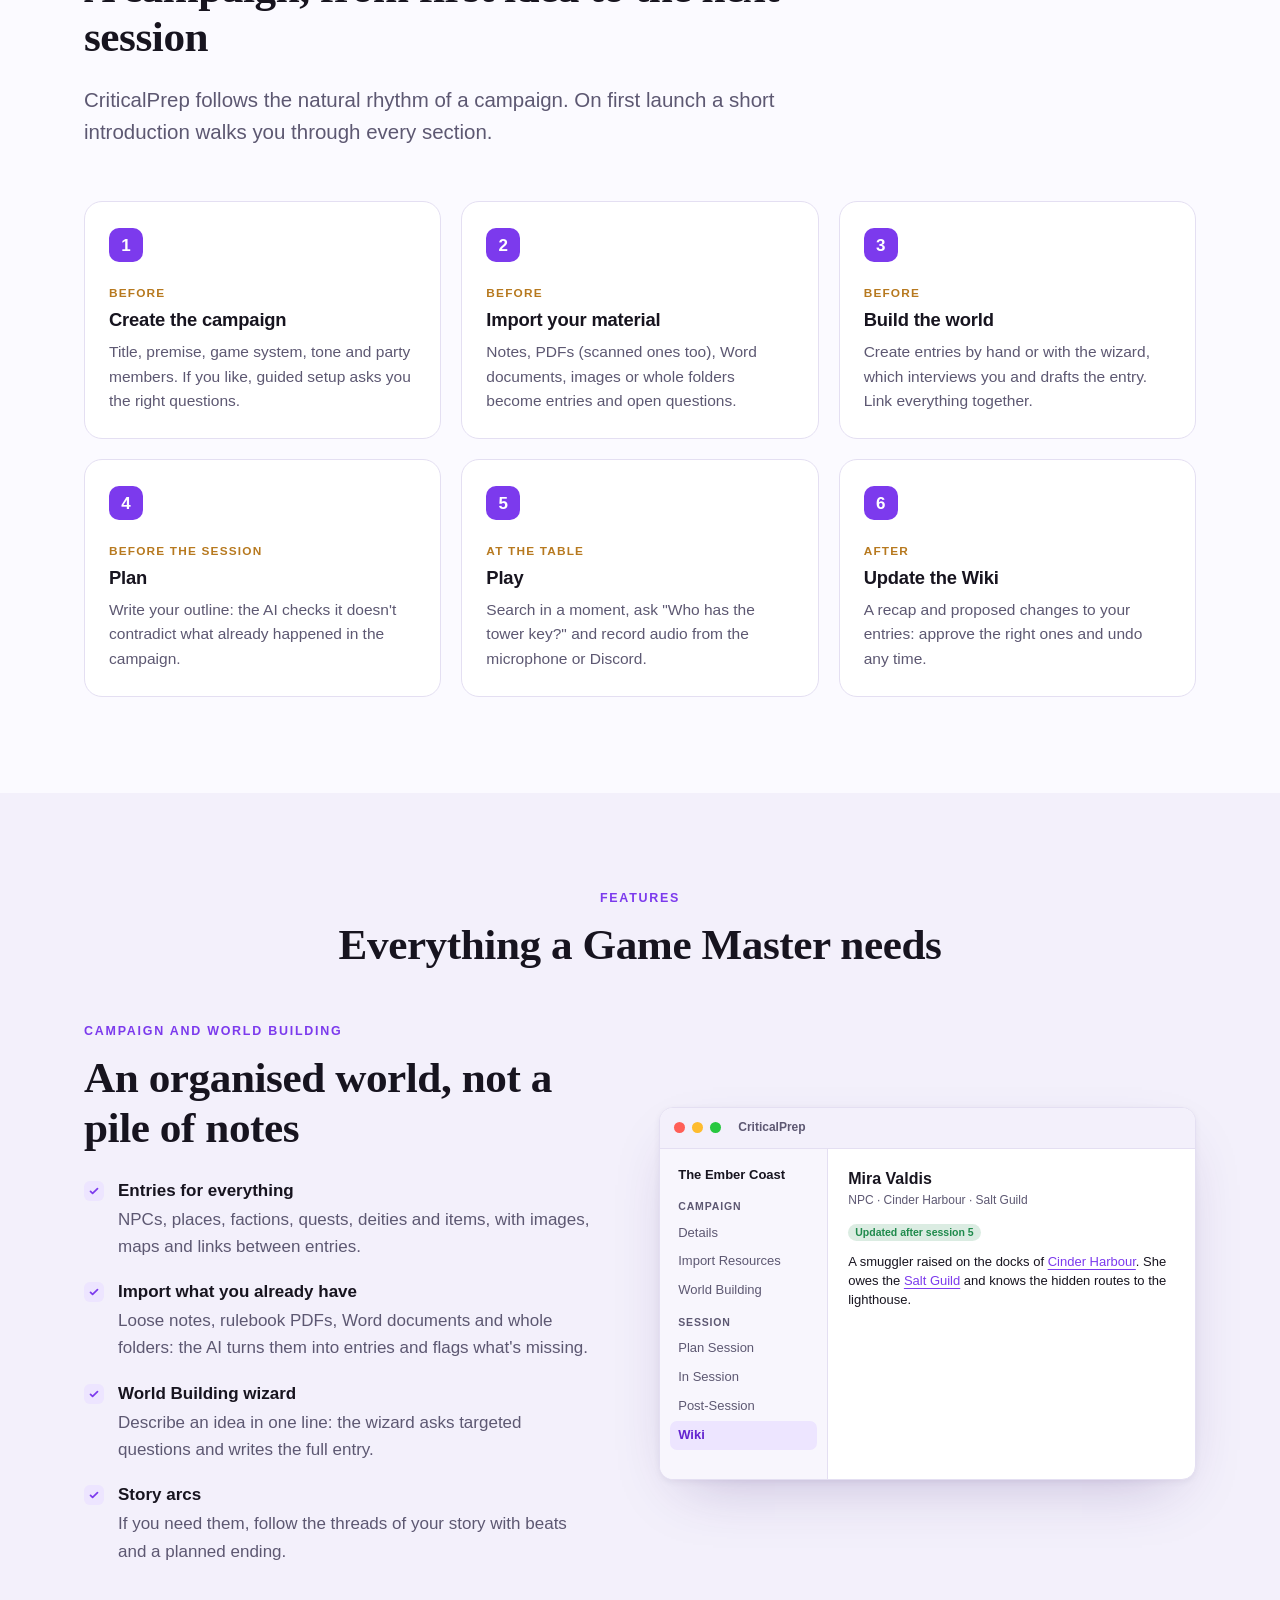
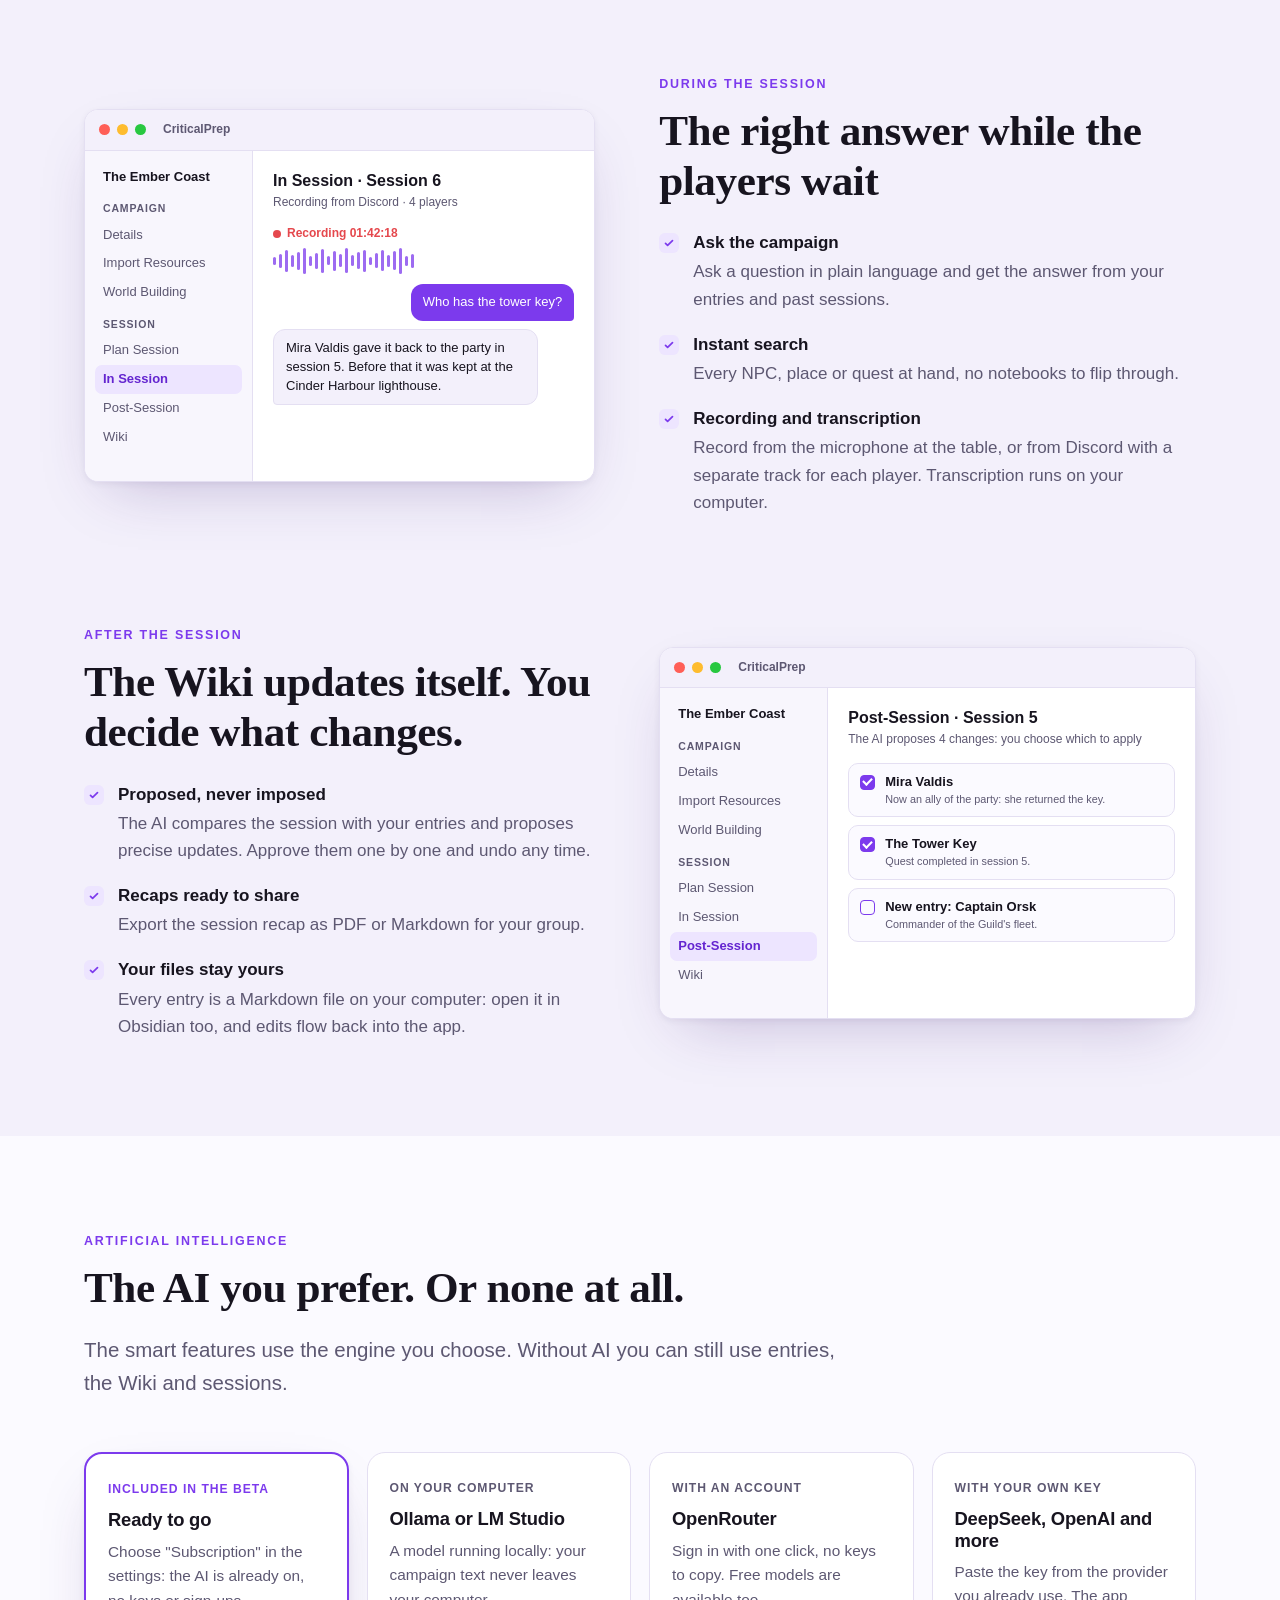
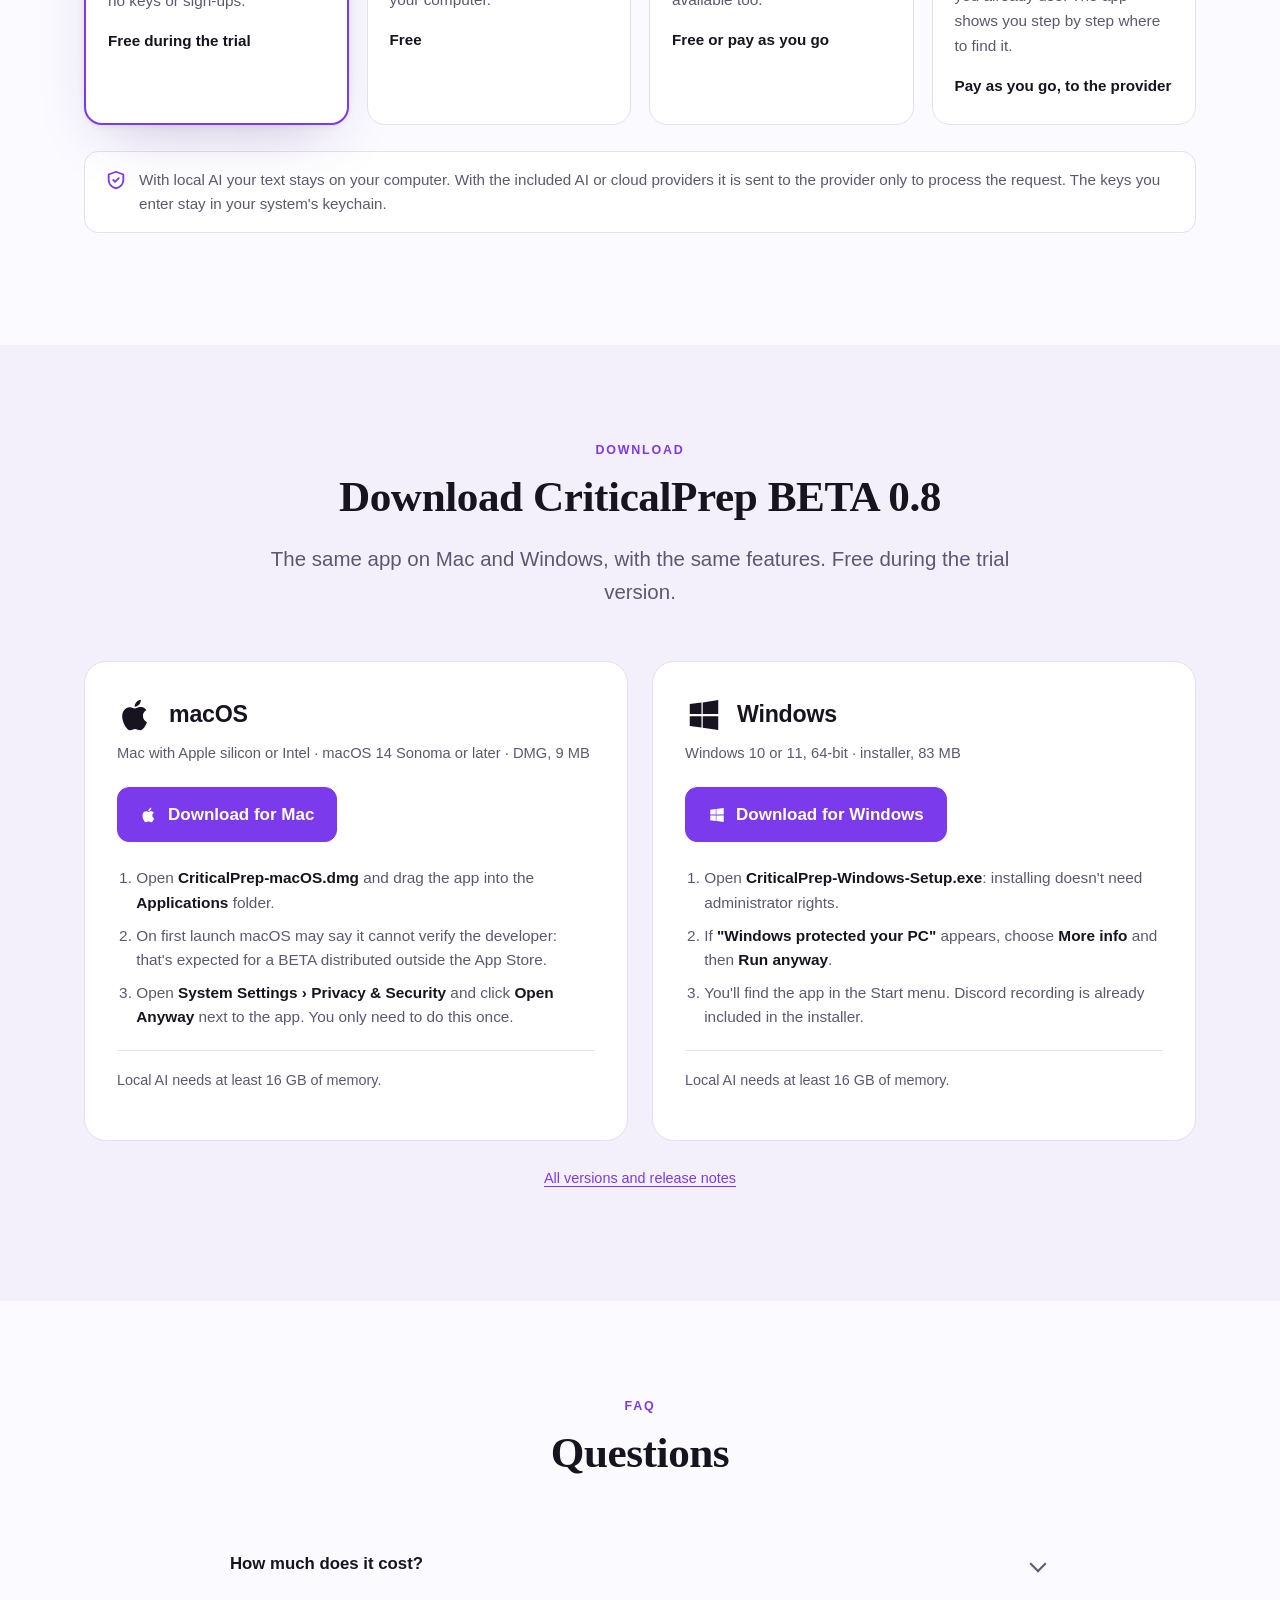
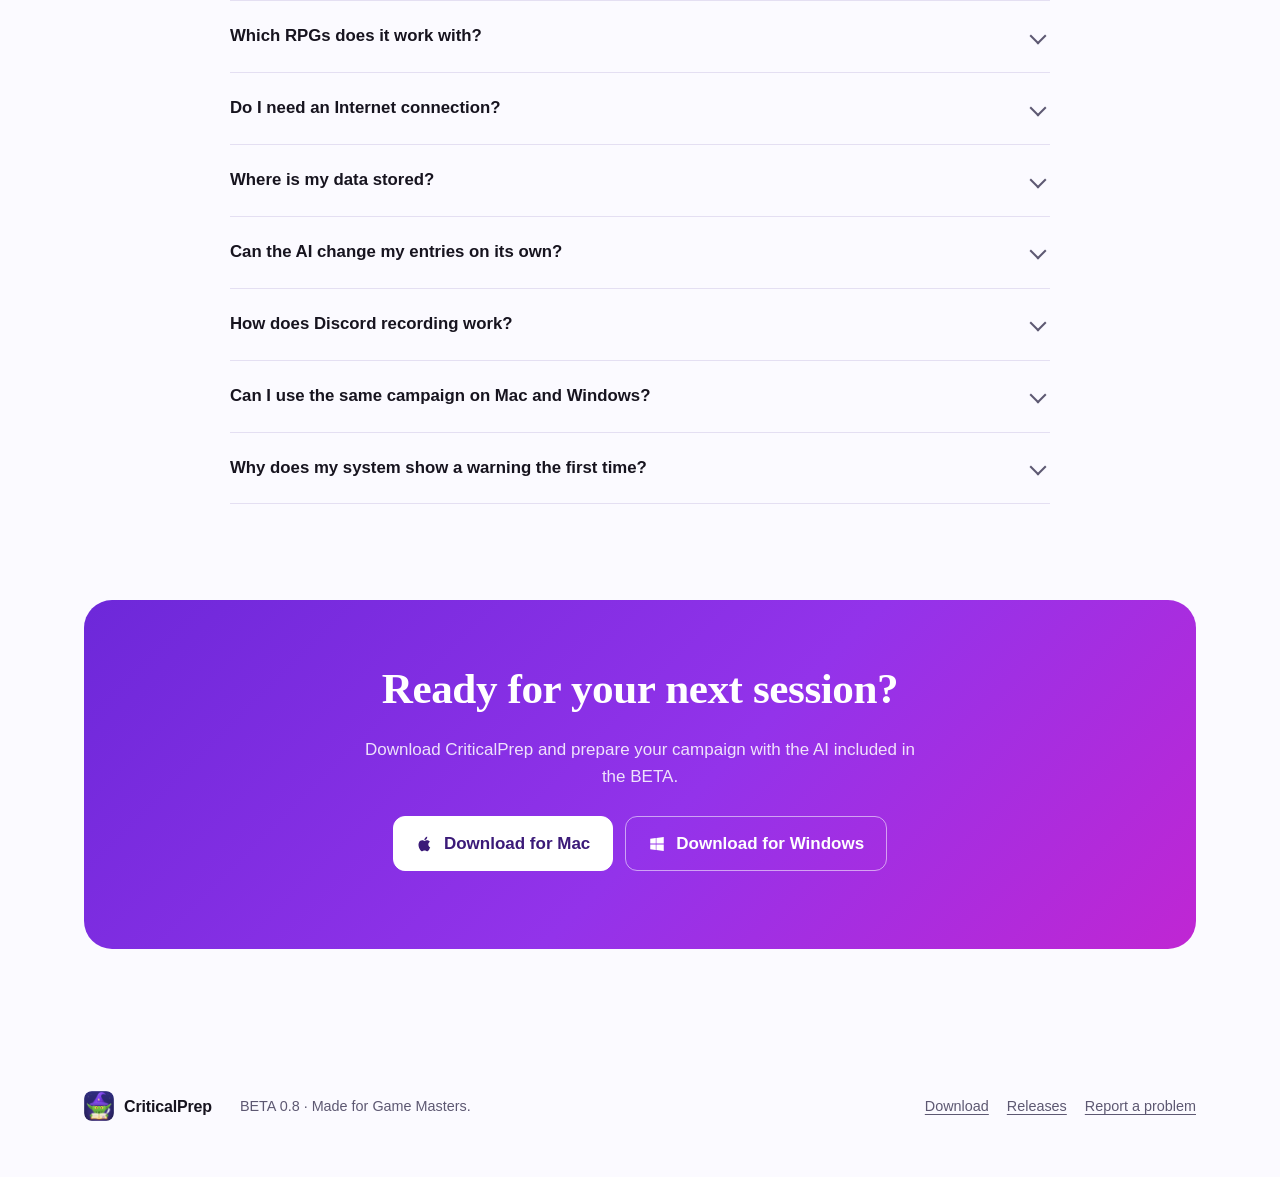
==== commit 5ad4dbb9: "Nuova icona del goblin e app installata col nome CriticalPrep Co-Authored-By: Claude Opus 5.5 <norep" ====
--- a/index.html
+++ b/index.html
@@ -120,14 +120,14 @@
         <p class="meta">Mac con Apple silicon o Intel · macOS 14 Sonoma o successivo · DMG, 9 MB</p>
         <a class="btn btn-primary" href="https://github.com/enrik90vol2/CriticalPrep/releases/latest/download/CriticalPrep-macOS.dmg"><svg viewBox="0 0 24 24" fill="currentColor" aria-hidden="true"><path d="M16.4 12.6c0-2.4 2-3.6 2.1-3.7-1.1-1.7-2.9-1.9-3.5-1.9-1.5-.2-2.9.9-3.7.9-.8 0-1.9-.9-3.2-.8-1.6 0-3.1 1-4 2.4-1.7 3-.4 7.3 1.2 9.7.8 1.2 1.8 2.5 3 2.4 1.2 0 1.7-.8 3.1-.8 1.5 0 1.9.8 3.2.8 1.3 0 2.2-1.2 3-2.4.9-1.4 1.3-2.7 1.3-2.8 0 0-2.5-1-2.5-3.8zM14 5.4c.7-.8 1.1-1.9 1-3-1 0-2.1.7-2.8 1.5-.6.7-1.2 1.8-1 2.9 1 .1 2.1-.6 2.8-1.4z"/></svg>Scarica per Mac</a>
         <ol><li>Apri il file <strong>CriticalPrep-macOS.dmg</strong> e trascina l'app nella cartella <strong>Applicazioni</strong>.</li><li>Al primo avvio macOS può dire che non è in grado di verificare lo sviluppatore: è normale per una BETA distribuita fuori dall'App Store.</li><li>Apri <strong>Impostazioni di Sistema › Privacy e sicurezza</strong> e premi <strong>Apri comunque</strong> accanto all'app. Basta farlo una volta.</li></ol>
-        <p class="req">Durante la BETA l'app installata si chiama <strong>MasterHelper</strong>. Per l'AI locale servono almeno 16 GB di memoria.</p>
+        <p class="req">Per l'AI locale servono almeno 16 GB di memoria.</p>
       </div>
       <div class="dl">
         <div class="dl-head"><svg viewBox="0 0 24 24" fill="currentColor" aria-hidden="true"><path d="M3 5.1l7.4-1v7.2H3V5.1zm0 13.8l7.4 1v-7.1H3v6.1zm8.2 1.1L21 21.4v-8.6h-9.8V20zm0-15.9v7.3H21V2.6l-9.8 1.5z"/></svg><h3>Windows</h3></div>
         <p class="meta">Windows 10 o 11 a 64 bit · installer, 83 MB</p>
         <a class="btn btn-primary" href="https://github.com/enrik90vol2/CriticalPrep/releases/latest/download/CriticalPrep-Windows-Setup.exe"><svg viewBox="0 0 24 24" fill="currentColor" aria-hidden="true"><path d="M3 5.1l7.4-1v7.2H3V5.1zm0 13.8l7.4 1v-7.1H3v6.1zm8.2 1.1L21 21.4v-8.6h-9.8V20zm0-15.9v7.3H21V2.6l-9.8 1.5z"/></svg>Scarica per Windows</a>
         <ol><li>Apri <strong>CriticalPrep-Windows-Setup.exe</strong>: l'installazione non chiede permessi di amministratore.</li><li>Se compare <strong>"Windows ha protetto il PC"</strong>, scegli <strong>Ulteriori informazioni</strong> e poi <strong>Esegui comunque</strong>.</li><li>Trovi l'app nel menu Start. La registrazione da Discord è già inclusa nell'installer.</li></ol>
-        <p class="req">Durante la BETA l'app installata si chiama <strong>MasterHelper</strong>. Per l'AI locale servono almeno 16 GB di memoria.</p>
+        <p class="req">Per l'AI locale servono almeno 16 GB di memoria.</p>
       </div>
     </div>
     <p class="small muted" style="text-align:center;margin-top:26px"><a href="https://github.com/enrik90vol2/CriticalPrep/releases">Tutte le versioni e le novità</a></p>
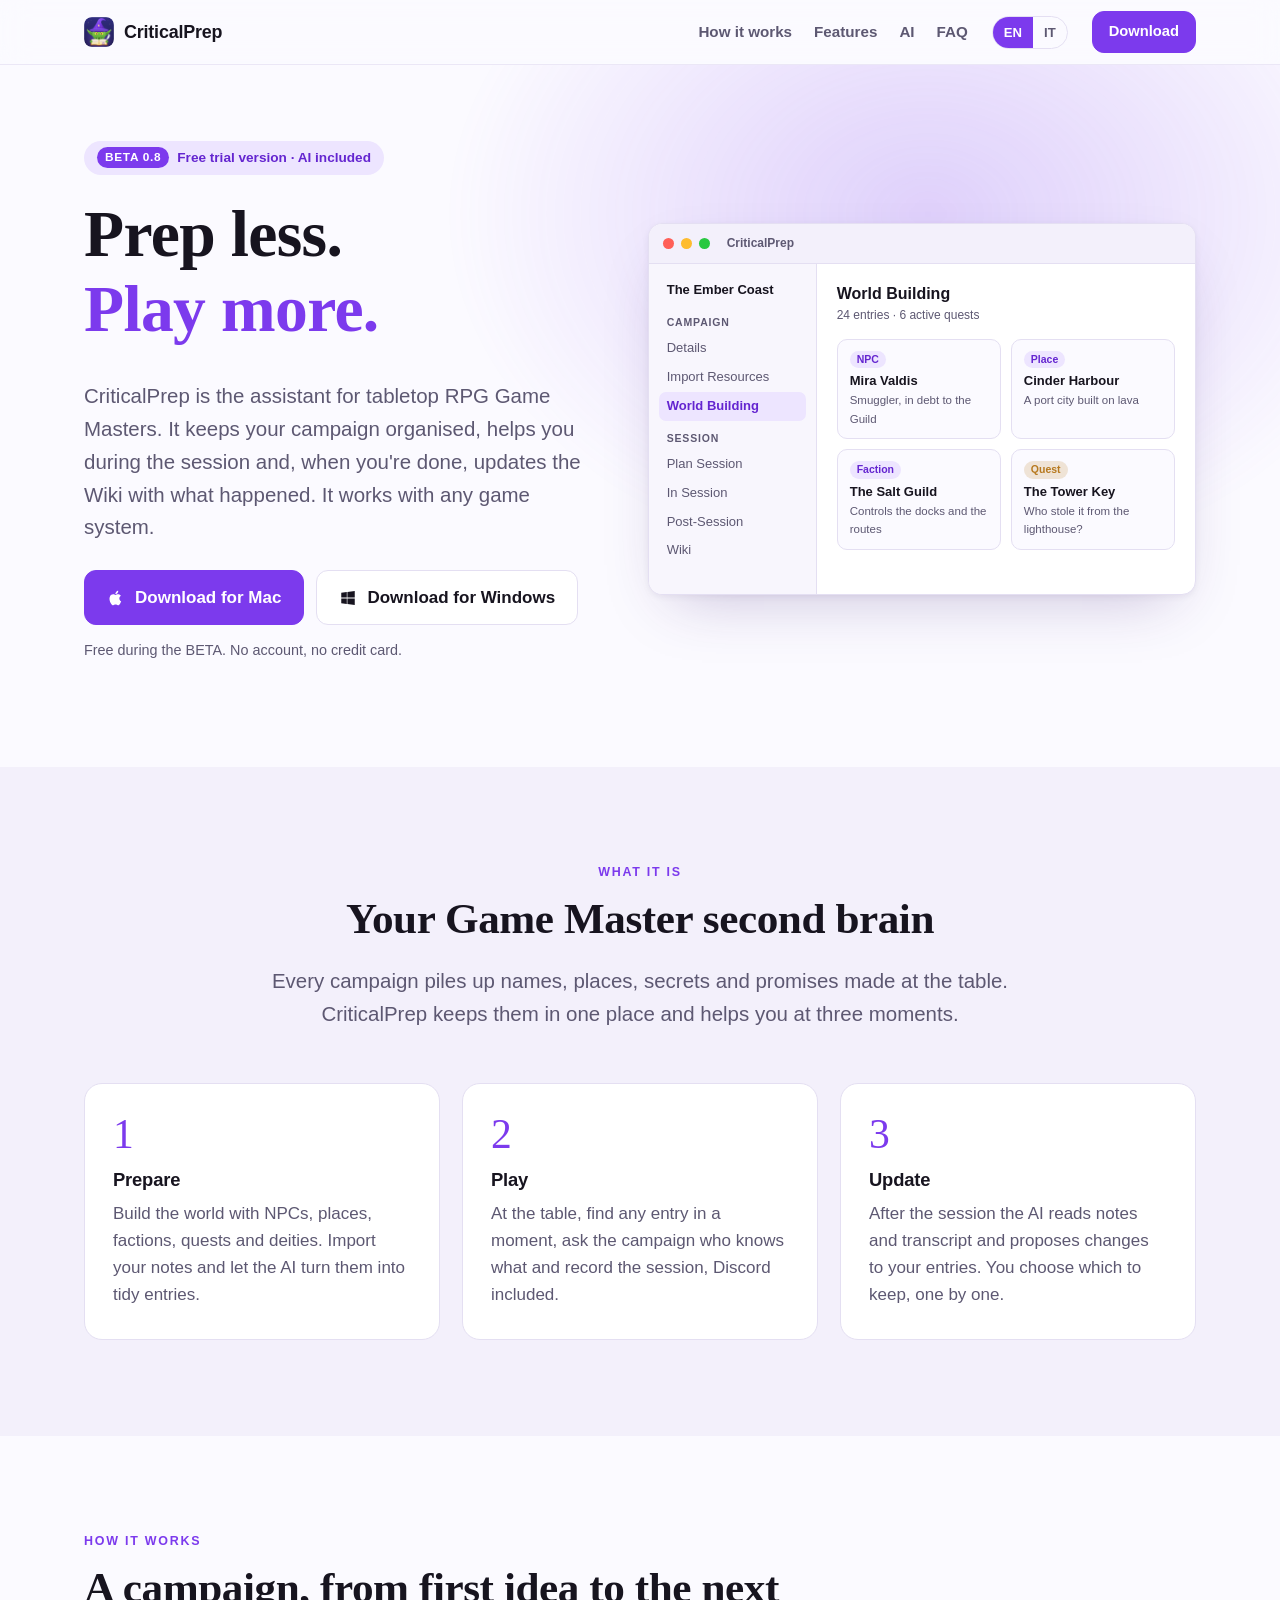
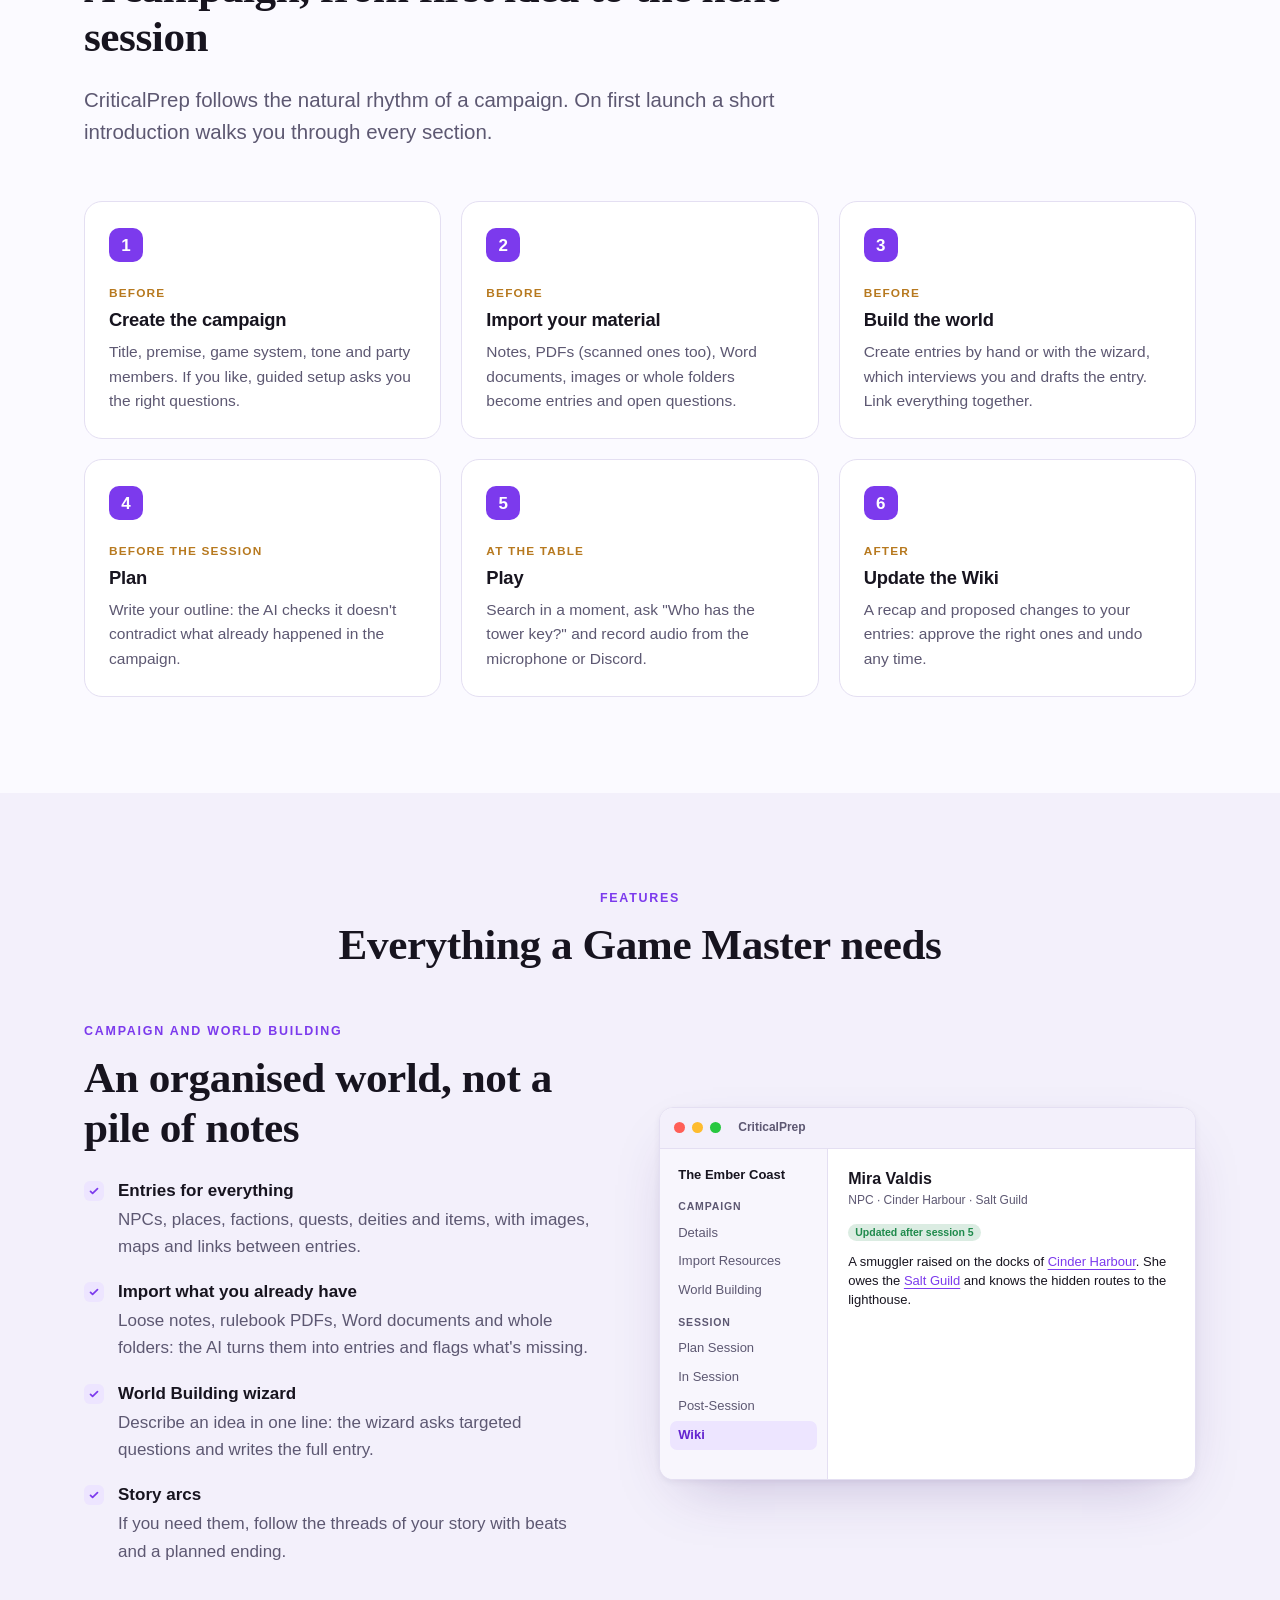
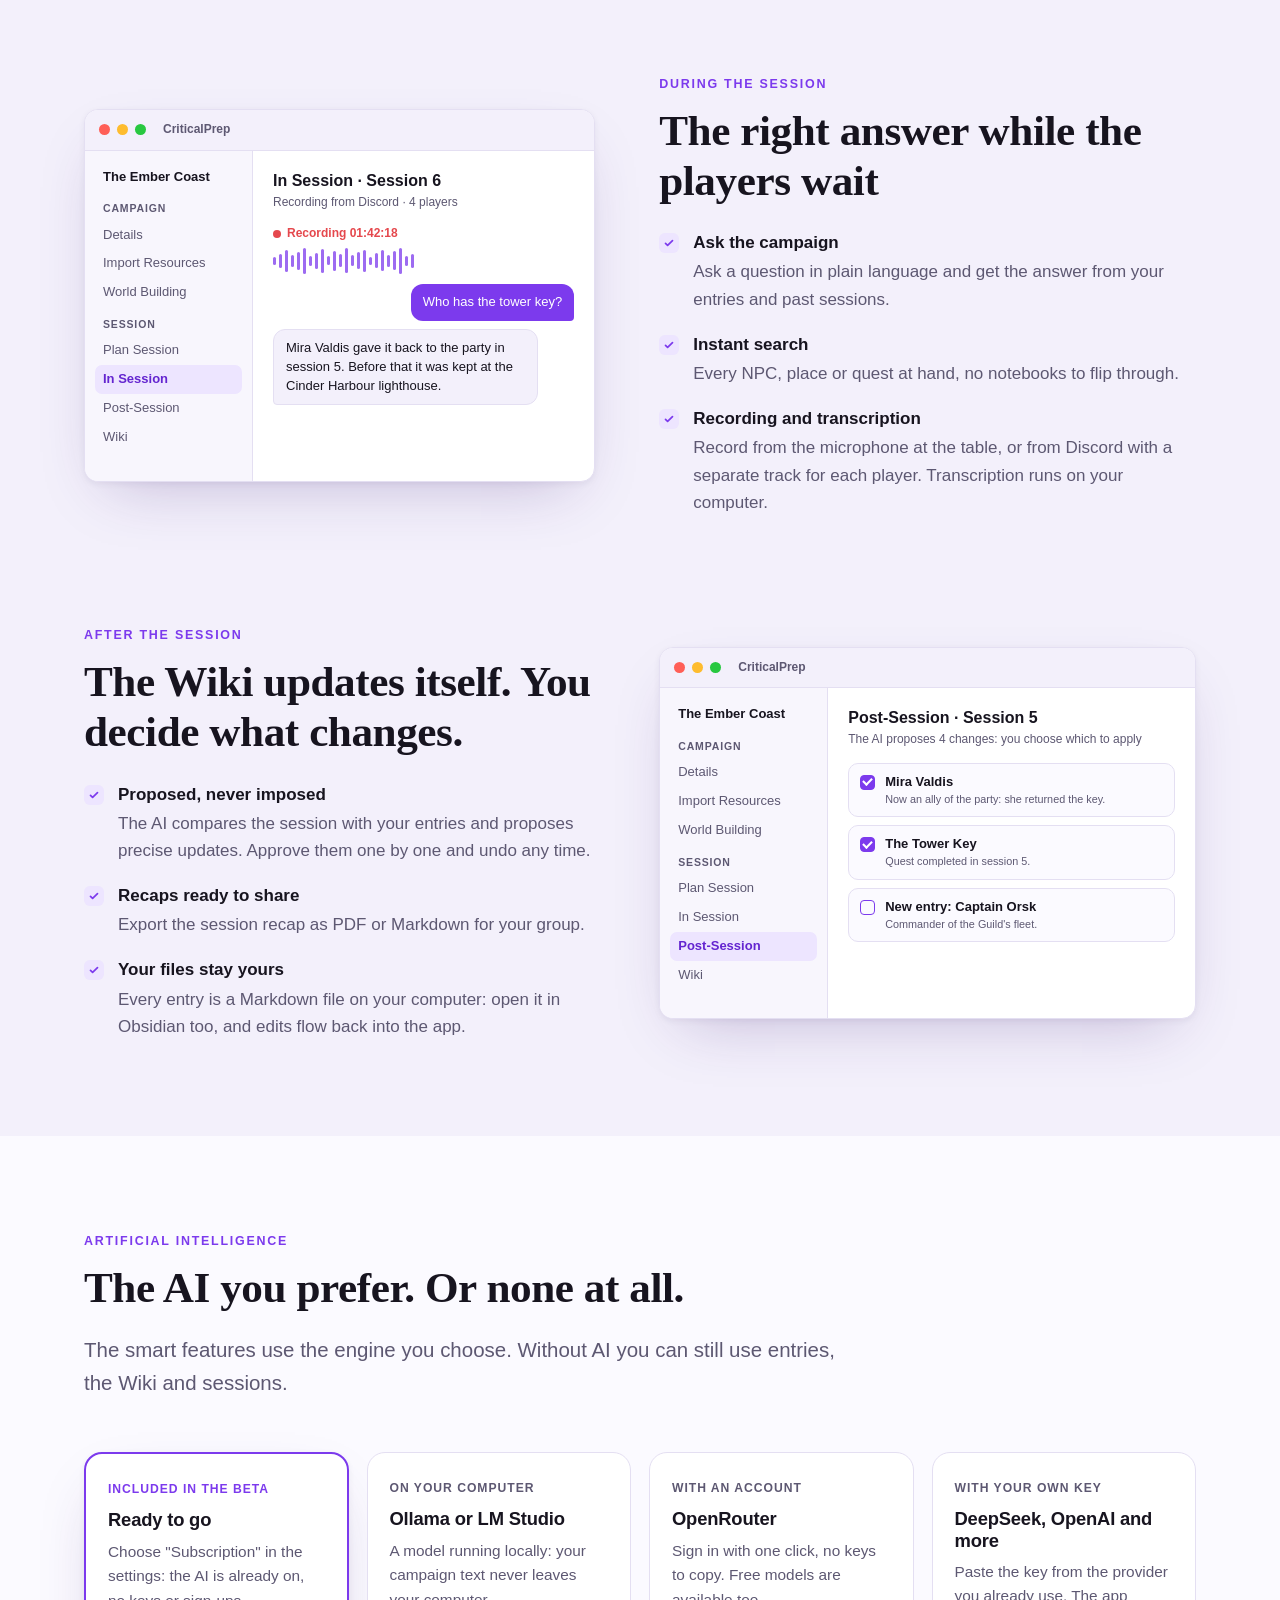
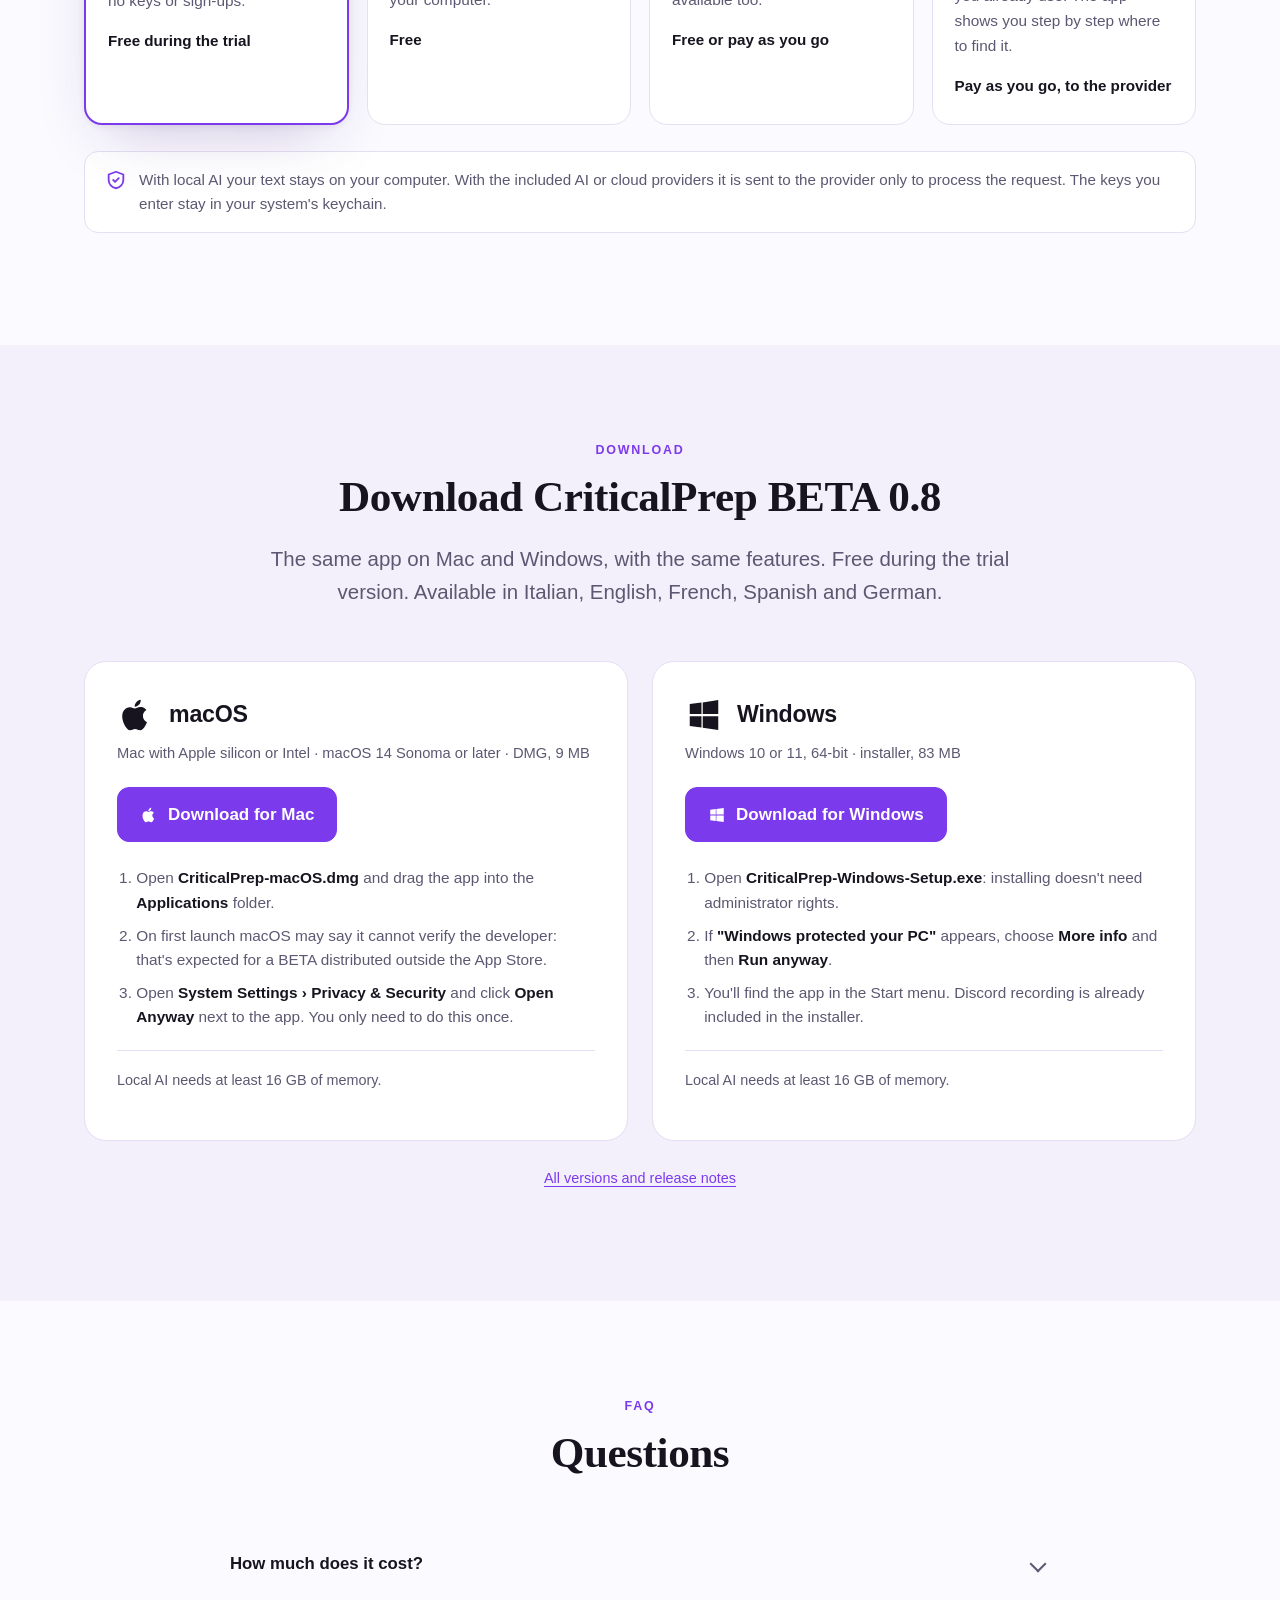
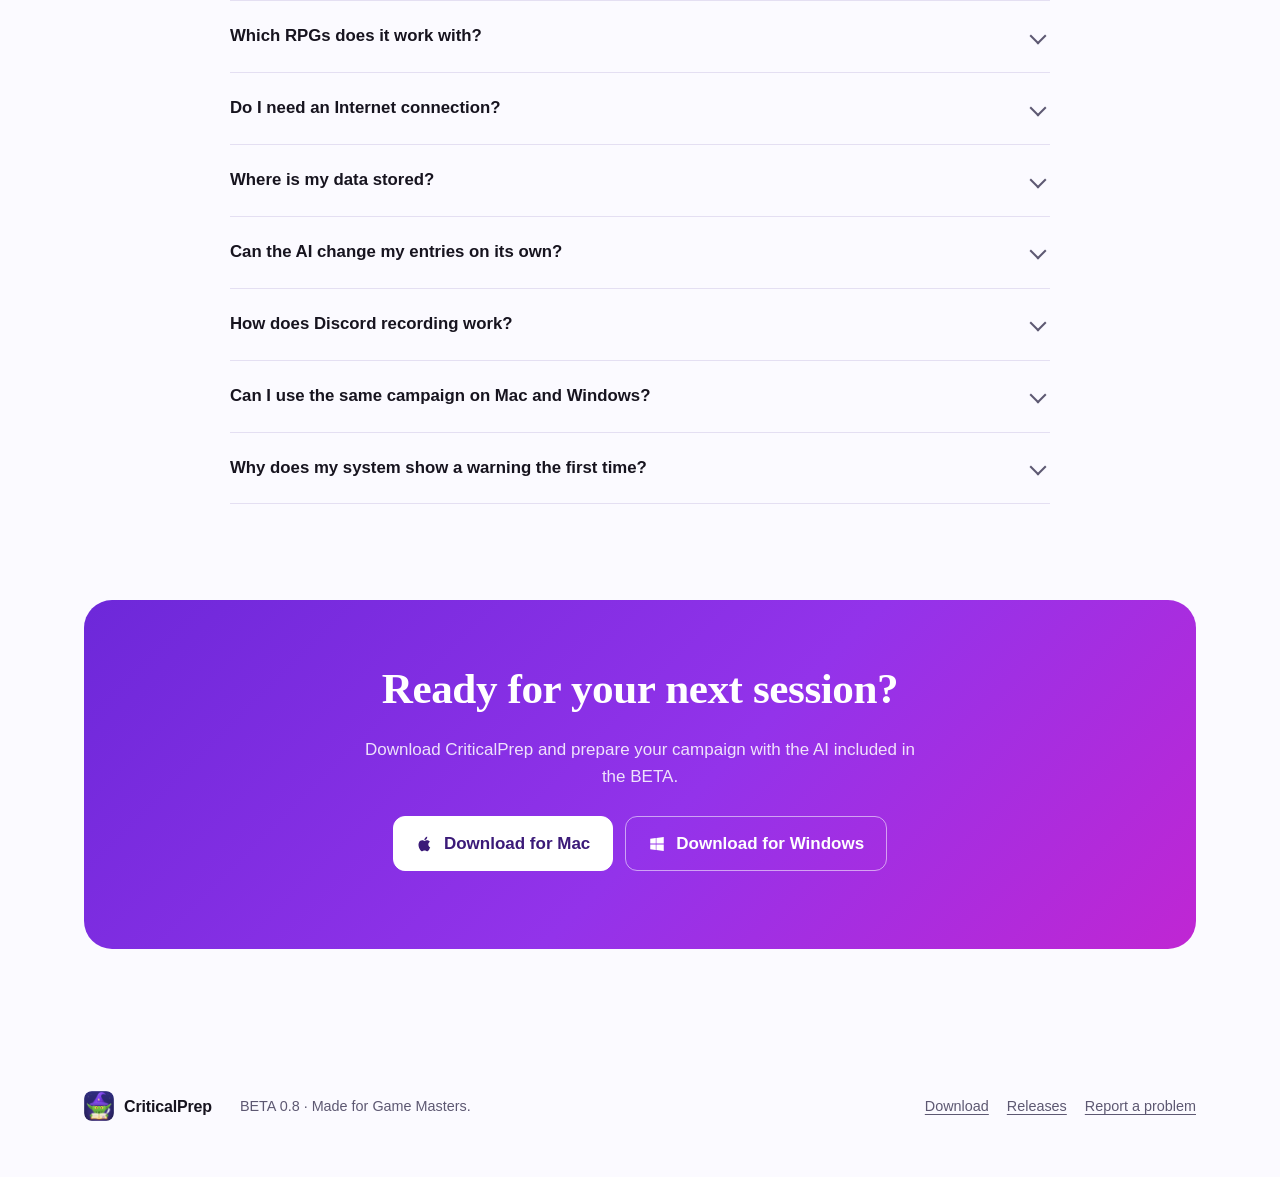
==== commit 26257c28: "Pagina di download: nuove lingue (fr, es, de) Co-Authored-By: Claude Sonnet 5.5 <noreply@anthropic.c" ====
--- a/index.html
+++ b/index.html
@@ -112,7 +112,7 @@
     <div class="section-head center">
       <p class="eyebrow">Download</p>
       <h2>Scarica CriticalPrep BETA 0.8</h2>
-      <p class="lead">La stessa app su Mac e su Windows, con le stesse funzioni. Gratis durante la versione di prova.</p>
+      <p class="lead">La stessa app su Mac e su Windows, con le stesse funzioni. Gratis durante la versione di prova. Disponibile in italiano, inglese, francese, spagnolo e tedesco.</p>
     </div>
     <div class="dl-grid">
       <div class="dl">
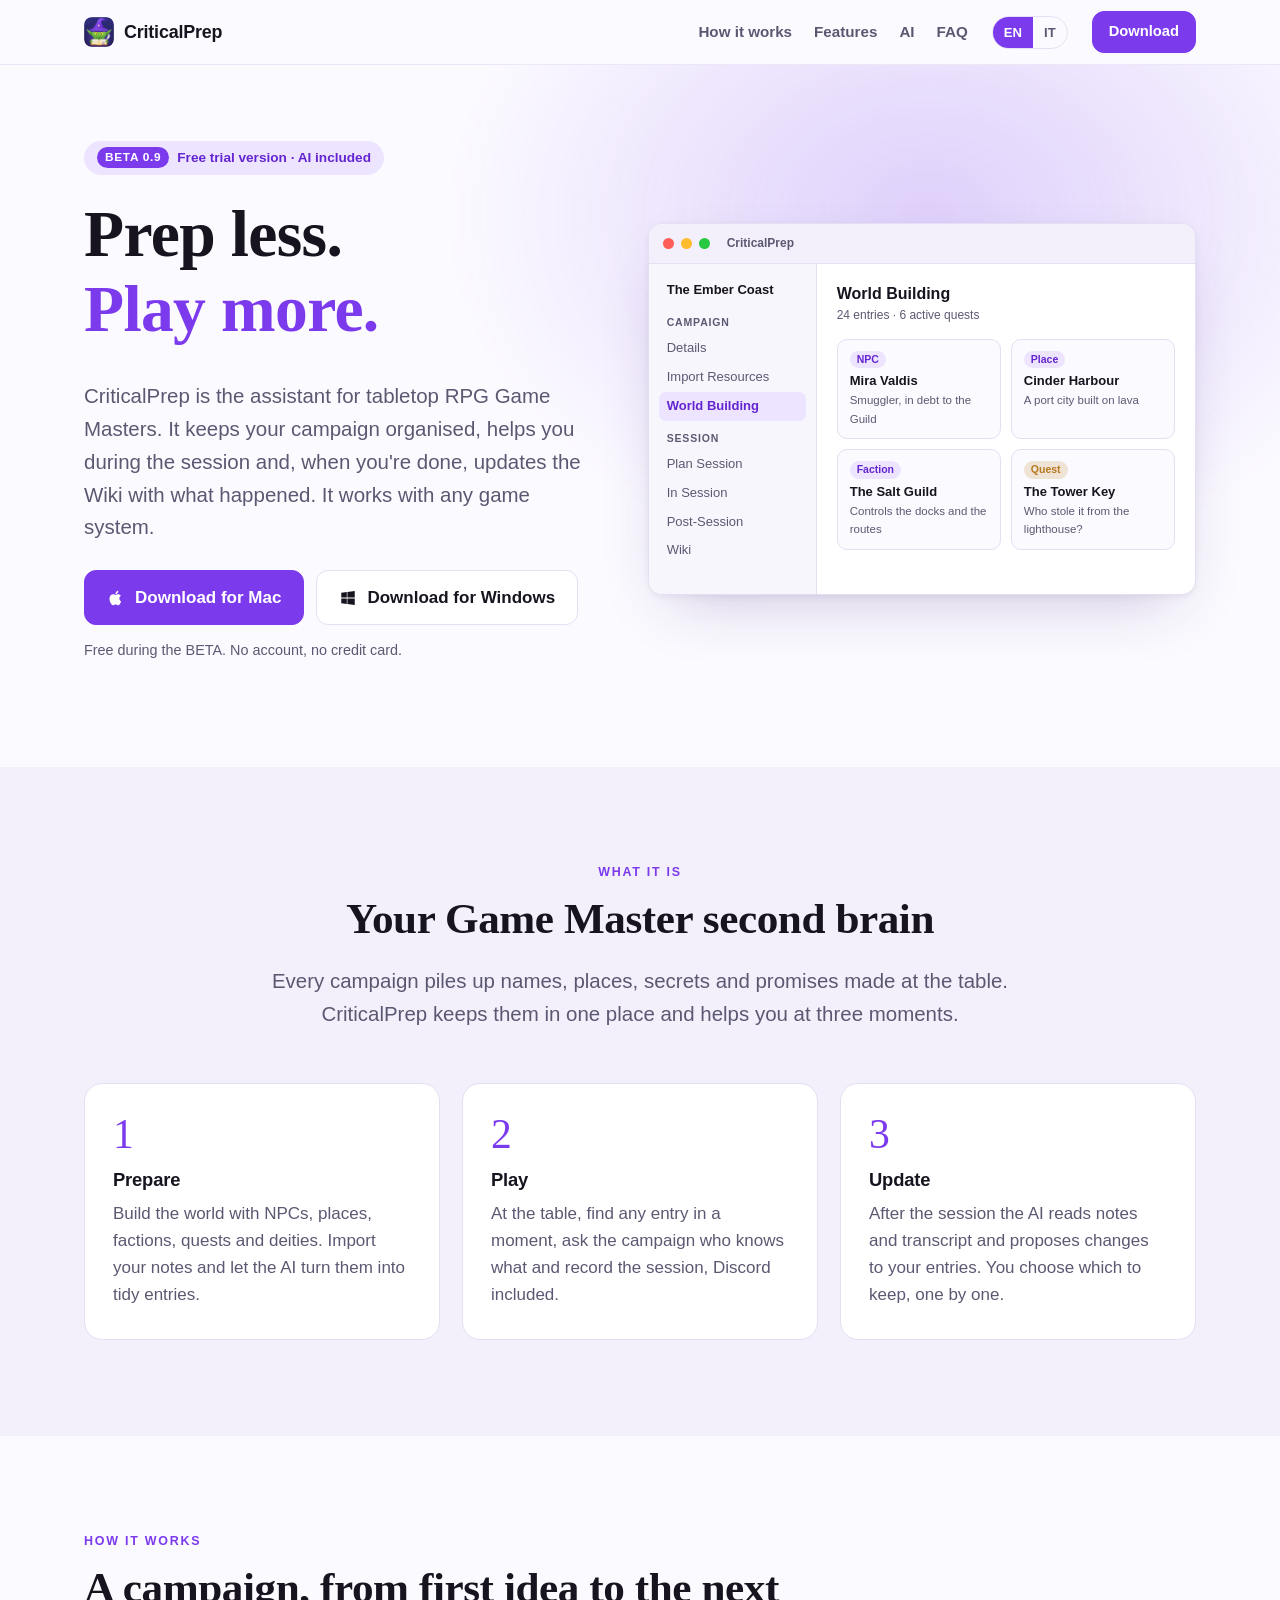
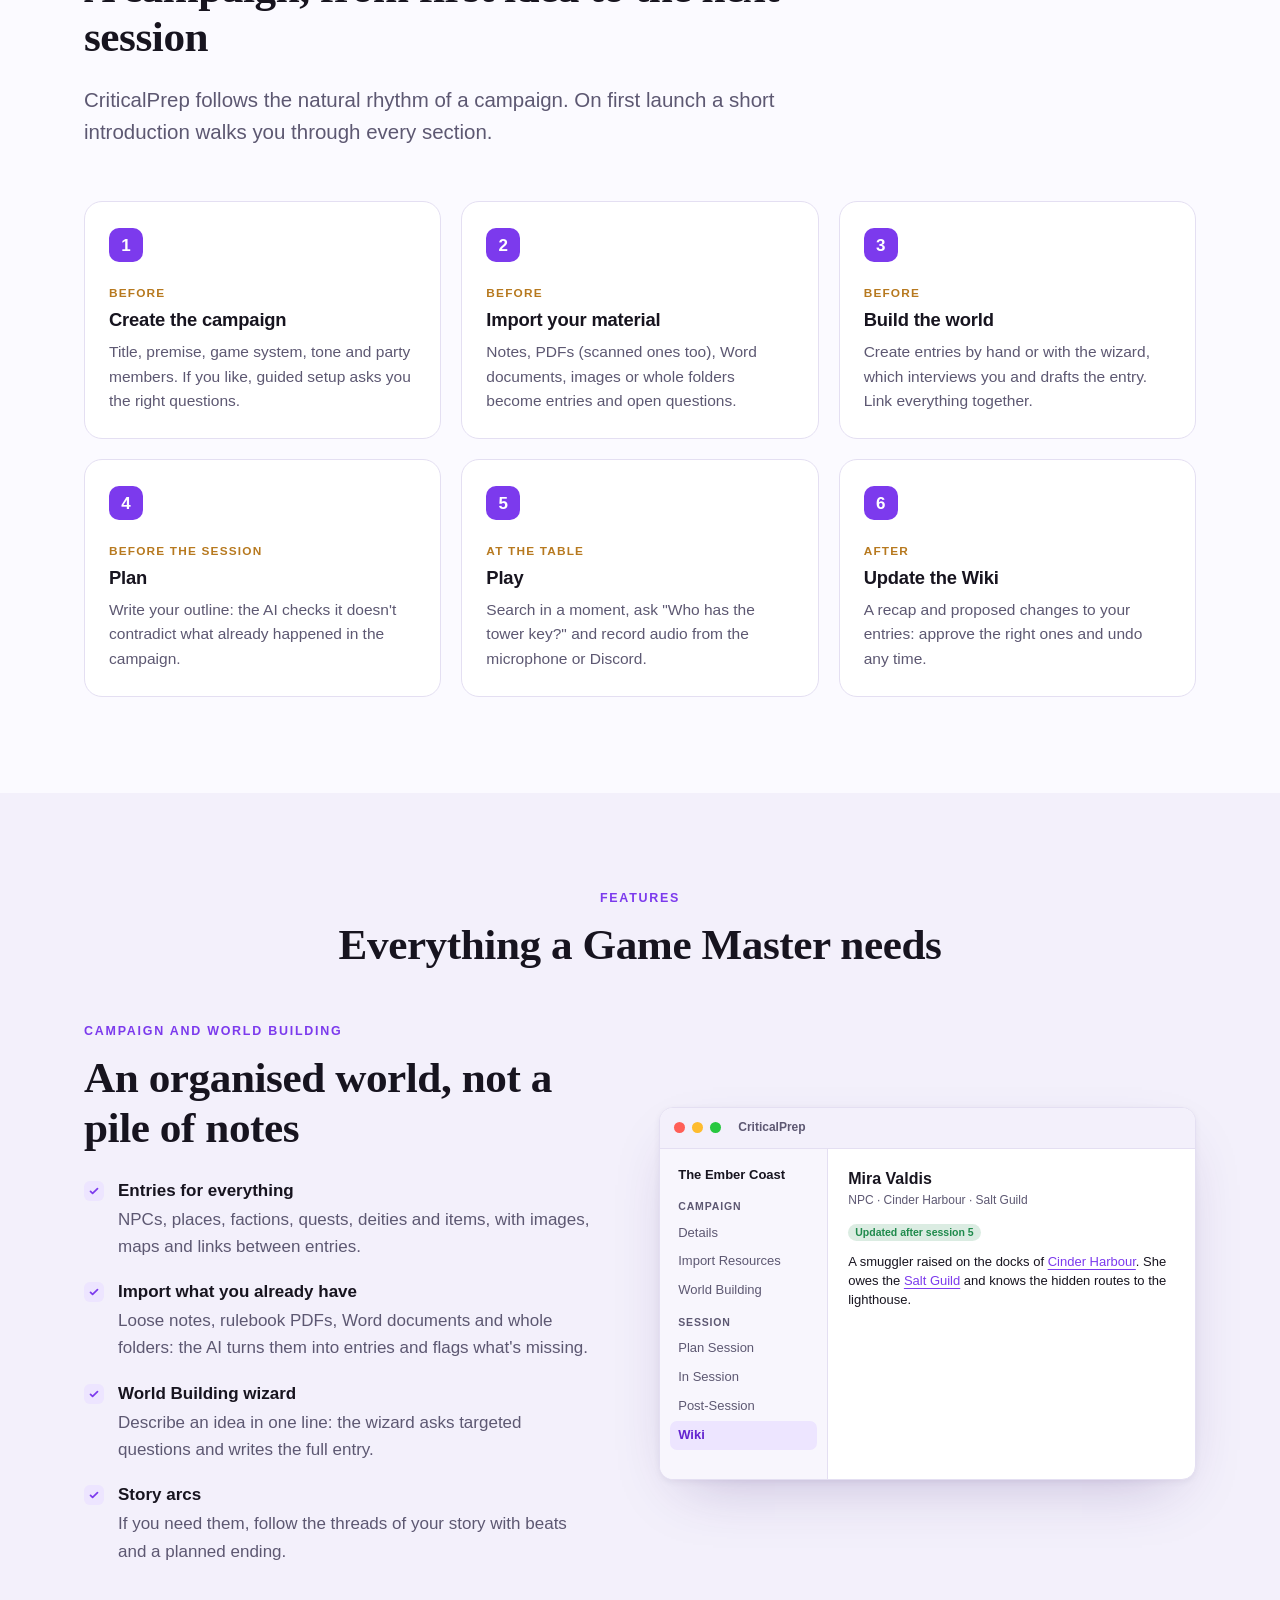
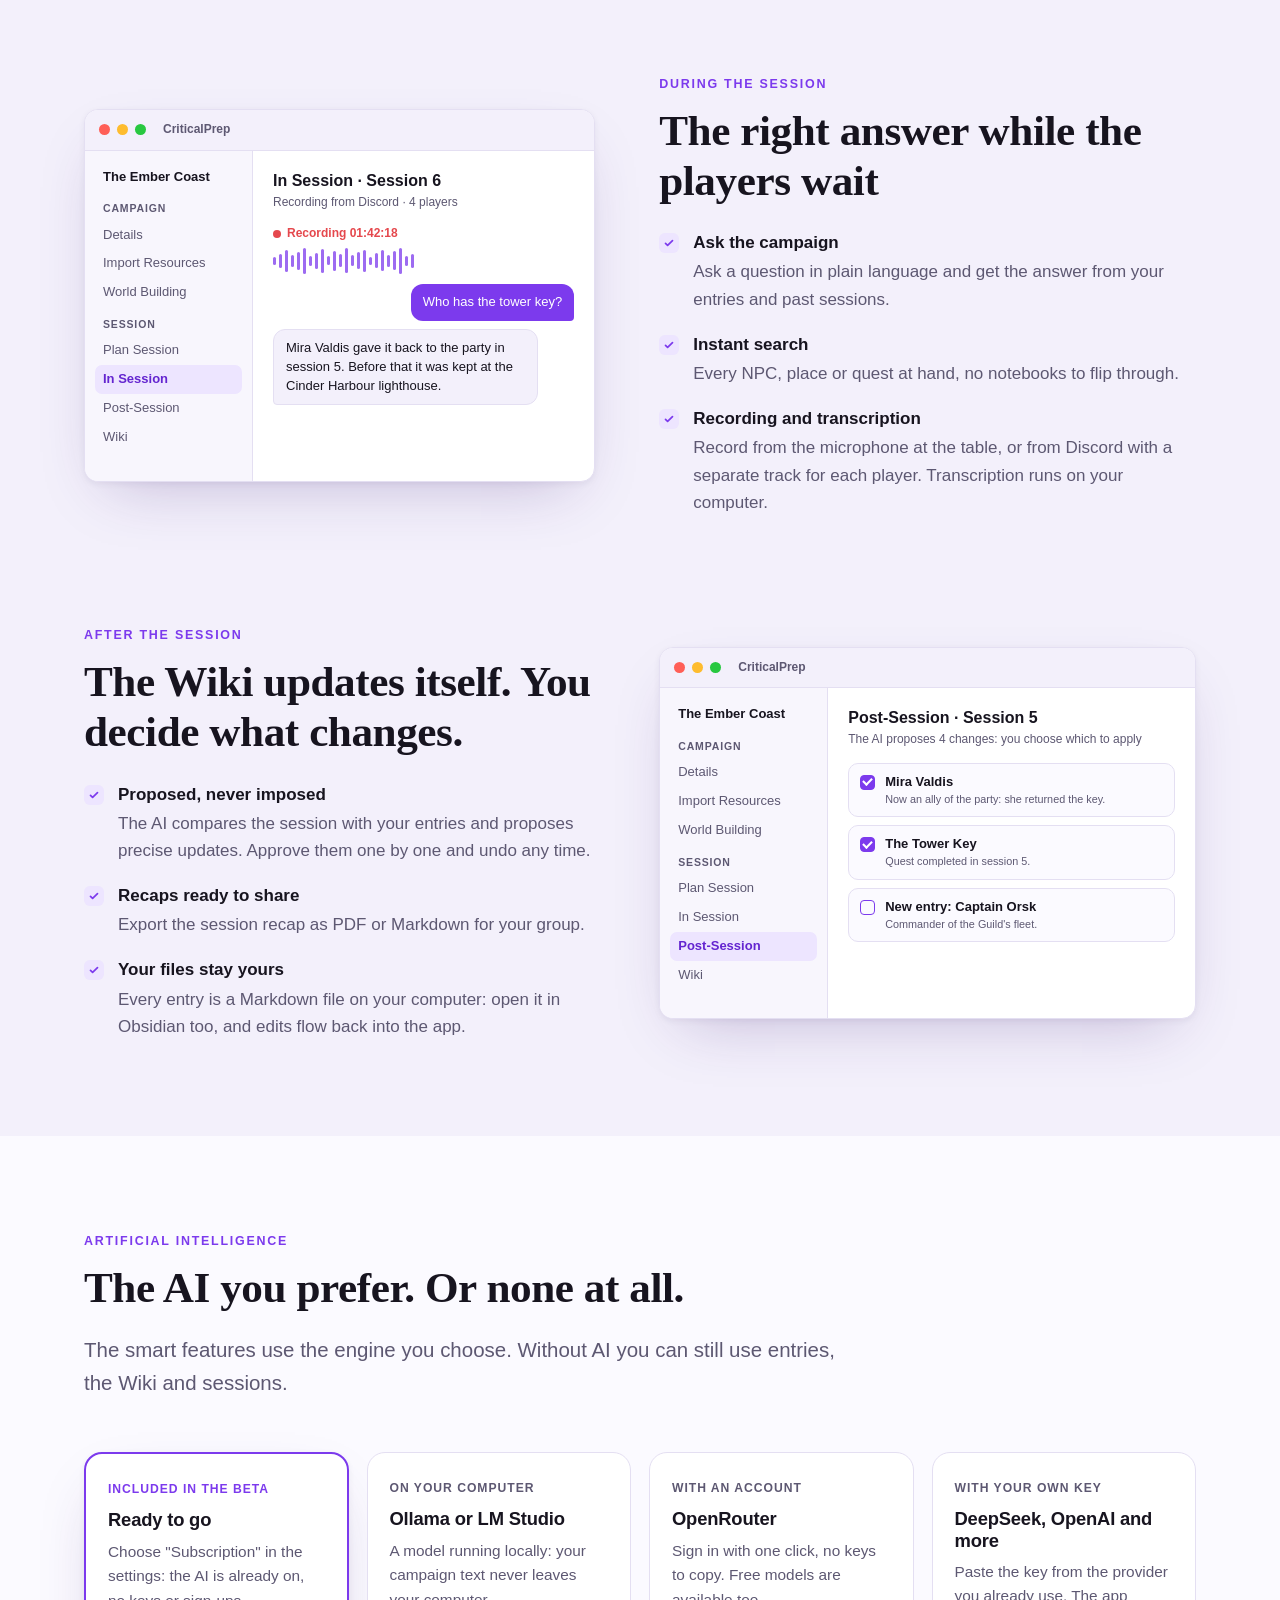
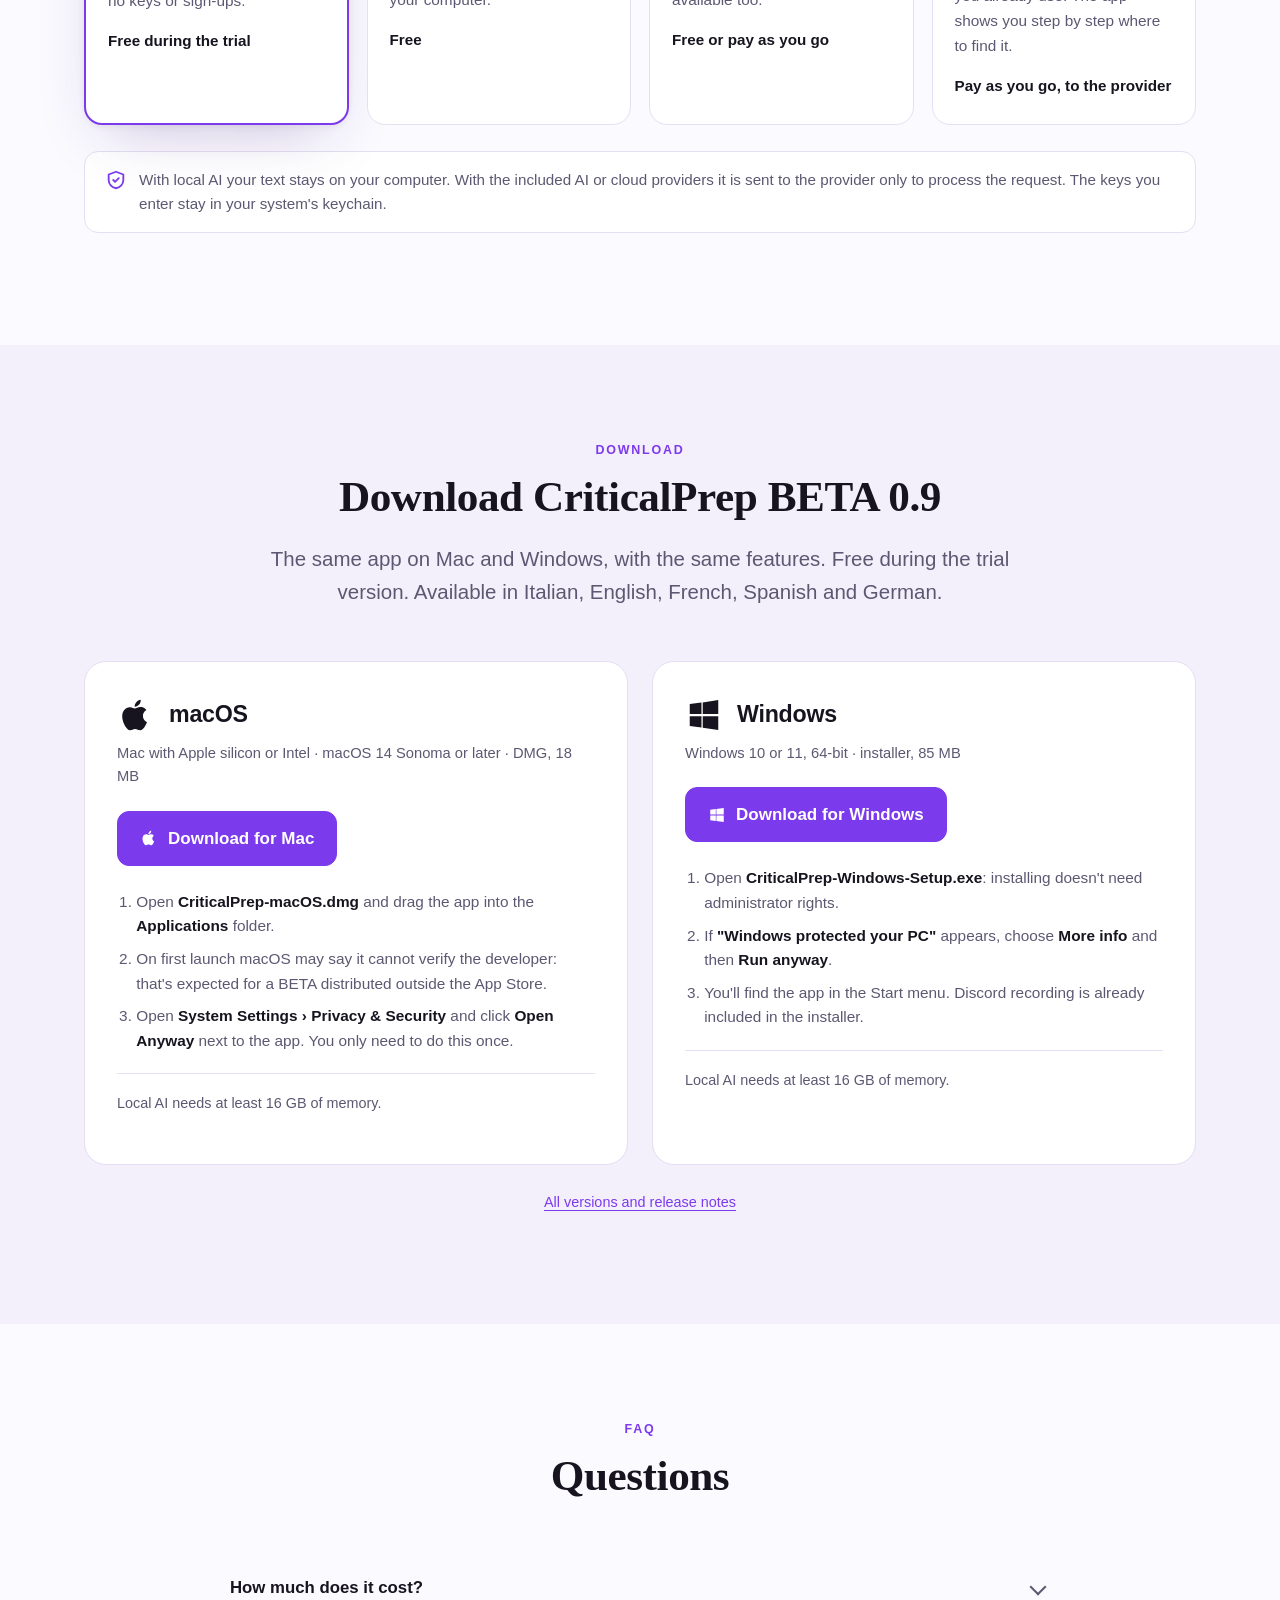
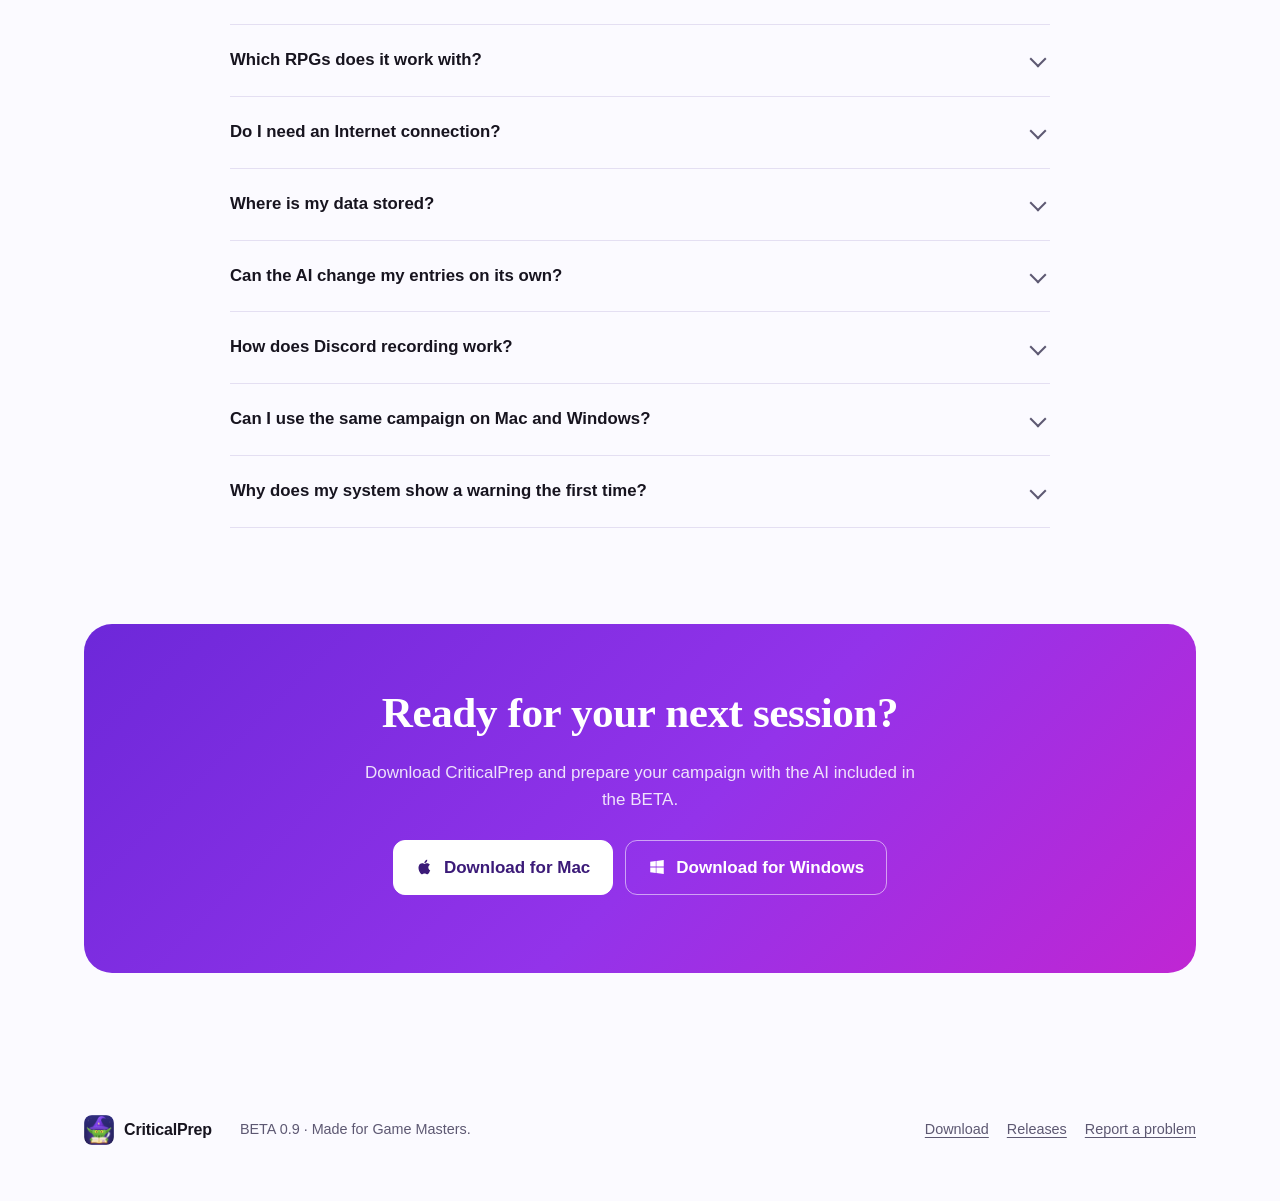
==== commit 0811cfd2: "BETA 0.9: versione e dimensioni dei download Co-Authored-By: Claude Sonnet 5.5 <noreply@anthropic.co" ====
--- a/index.html
+++ b/index.html
@@ -39,7 +39,7 @@
 <section class="hero" id="top">
   <div class="wrap hero-grid">
     <div>
-      <span class="badge"><b>BETA 0.8</b>Versione di prova gratuita · AI inclusa</span>
+      <span class="badge"><b>BETA 0.9</b>Versione di prova gratuita · AI inclusa</span>
       <h1>Prepara meno.<br><em>Gioca di più.</em></h1>
       <p class="lead">CriticalPrep è l'assistente per i Game Master di giochi di ruolo da tavolo. Tiene in ordine la tua campagna, ti aiuta durante la sessione e, quando avete finito, aggiorna la Wiki con quello che è successo. Funziona con qualsiasi sistema di gioco.</p>
       <div class="actions">
@@ -111,20 +111,20 @@
   <div class="wrap">
     <div class="section-head center">
       <p class="eyebrow">Download</p>
-      <h2>Scarica CriticalPrep BETA 0.8</h2>
+      <h2>Scarica CriticalPrep BETA 0.9</h2>
       <p class="lead">La stessa app su Mac e su Windows, con le stesse funzioni. Gratis durante la versione di prova. Disponibile in italiano, inglese, francese, spagnolo e tedesco.</p>
     </div>
     <div class="dl-grid">
       <div class="dl">
         <div class="dl-head"><svg viewBox="0 0 24 24" fill="currentColor" aria-hidden="true"><path d="M16.4 12.6c0-2.4 2-3.6 2.1-3.7-1.1-1.7-2.9-1.9-3.5-1.9-1.5-.2-2.9.9-3.7.9-.8 0-1.9-.9-3.2-.8-1.6 0-3.1 1-4 2.4-1.7 3-.4 7.3 1.2 9.7.8 1.2 1.8 2.5 3 2.4 1.2 0 1.7-.8 3.1-.8 1.5 0 1.9.8 3.2.8 1.3 0 2.2-1.2 3-2.4.9-1.4 1.3-2.7 1.3-2.8 0 0-2.5-1-2.5-3.8zM14 5.4c.7-.8 1.1-1.9 1-3-1 0-2.1.7-2.8 1.5-.6.7-1.2 1.8-1 2.9 1 .1 2.1-.6 2.8-1.4z"/></svg><h3>macOS</h3></div>
-        <p class="meta">Mac con Apple silicon o Intel · macOS 14 Sonoma o successivo · DMG, 9 MB</p>
+        <p class="meta">Mac con Apple silicon o Intel · macOS 14 Sonoma o successivo · DMG, 18 MB</p>
         <a class="btn btn-primary" href="https://github.com/enrik90vol2/CriticalPrep/releases/latest/download/CriticalPrep-macOS.dmg"><svg viewBox="0 0 24 24" fill="currentColor" aria-hidden="true"><path d="M16.4 12.6c0-2.4 2-3.6 2.1-3.7-1.1-1.7-2.9-1.9-3.5-1.9-1.5-.2-2.9.9-3.7.9-.8 0-1.9-.9-3.2-.8-1.6 0-3.1 1-4 2.4-1.7 3-.4 7.3 1.2 9.7.8 1.2 1.8 2.5 3 2.4 1.2 0 1.7-.8 3.1-.8 1.5 0 1.9.8 3.2.8 1.3 0 2.2-1.2 3-2.4.9-1.4 1.3-2.7 1.3-2.8 0 0-2.5-1-2.5-3.8zM14 5.4c.7-.8 1.1-1.9 1-3-1 0-2.1.7-2.8 1.5-.6.7-1.2 1.8-1 2.9 1 .1 2.1-.6 2.8-1.4z"/></svg>Scarica per Mac</a>
         <ol><li>Apri il file <strong>CriticalPrep-macOS.dmg</strong> e trascina l'app nella cartella <strong>Applicazioni</strong>.</li><li>Al primo avvio macOS può dire che non è in grado di verificare lo sviluppatore: è normale per una BETA distribuita fuori dall'App Store.</li><li>Apri <strong>Impostazioni di Sistema › Privacy e sicurezza</strong> e premi <strong>Apri comunque</strong> accanto all'app. Basta farlo una volta.</li></ol>
         <p class="req">Per l'AI locale servono almeno 16 GB di memoria.</p>
       </div>
       <div class="dl">
         <div class="dl-head"><svg viewBox="0 0 24 24" fill="currentColor" aria-hidden="true"><path d="M3 5.1l7.4-1v7.2H3V5.1zm0 13.8l7.4 1v-7.1H3v6.1zm8.2 1.1L21 21.4v-8.6h-9.8V20zm0-15.9v7.3H21V2.6l-9.8 1.5z"/></svg><h3>Windows</h3></div>
-        <p class="meta">Windows 10 o 11 a 64 bit · installer, 83 MB</p>
+        <p class="meta">Windows 10 o 11 a 64 bit · installer, 85 MB</p>
         <a class="btn btn-primary" href="https://github.com/enrik90vol2/CriticalPrep/releases/latest/download/CriticalPrep-Windows-Setup.exe"><svg viewBox="0 0 24 24" fill="currentColor" aria-hidden="true"><path d="M3 5.1l7.4-1v7.2H3V5.1zm0 13.8l7.4 1v-7.1H3v6.1zm8.2 1.1L21 21.4v-8.6h-9.8V20zm0-15.9v7.3H21V2.6l-9.8 1.5z"/></svg>Scarica per Windows</a>
         <ol><li>Apri <strong>CriticalPrep-Windows-Setup.exe</strong>: l'installazione non chiede permessi di amministratore.</li><li>Se compare <strong>"Windows ha protetto il PC"</strong>, scegli <strong>Ulteriori informazioni</strong> e poi <strong>Esegui comunque</strong>.</li><li>Trovi l'app nel menu Start. La registrazione da Discord è già inclusa nell'installer.</li></ol>
         <p class="req">Per l'AI locale servono almeno 16 GB di memoria.</p>
@@ -161,7 +161,7 @@
 <footer>
   <div class="wrap">
     <a class="brand" href="#top"><img src="assets/icon.png" alt="" width="24" height="24">CriticalPrep</a>
-    <span>BETA 0.8 · Fatto per i Game Master.</span>
+    <span>BETA 0.9 · Fatto per i Game Master.</span>
     <nav><a href="#download">Download</a><a href="https://github.com/enrik90vol2/CriticalPrep/releases">Versioni</a><a href="https://github.com/enrik90vol2/CriticalPrep/issues">Segnala un problema</a></nav>
   </div>
 </footer>
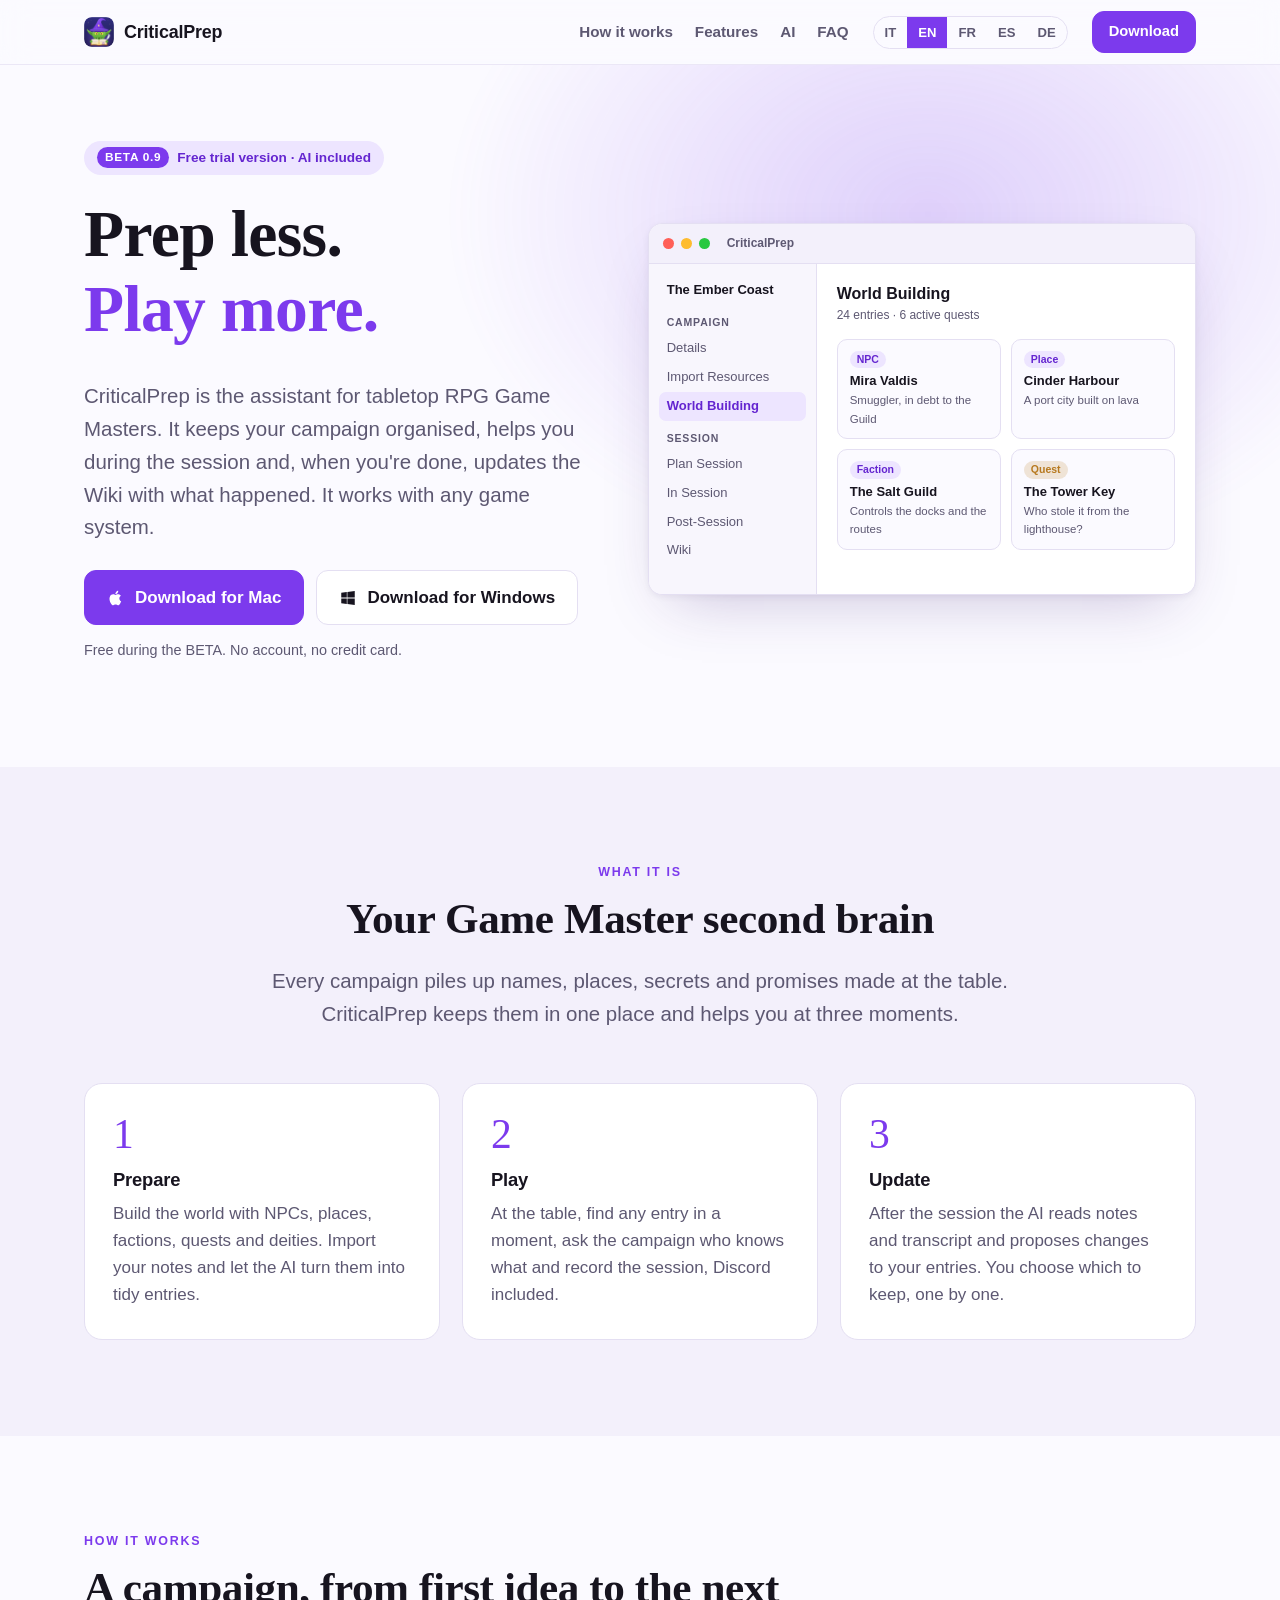
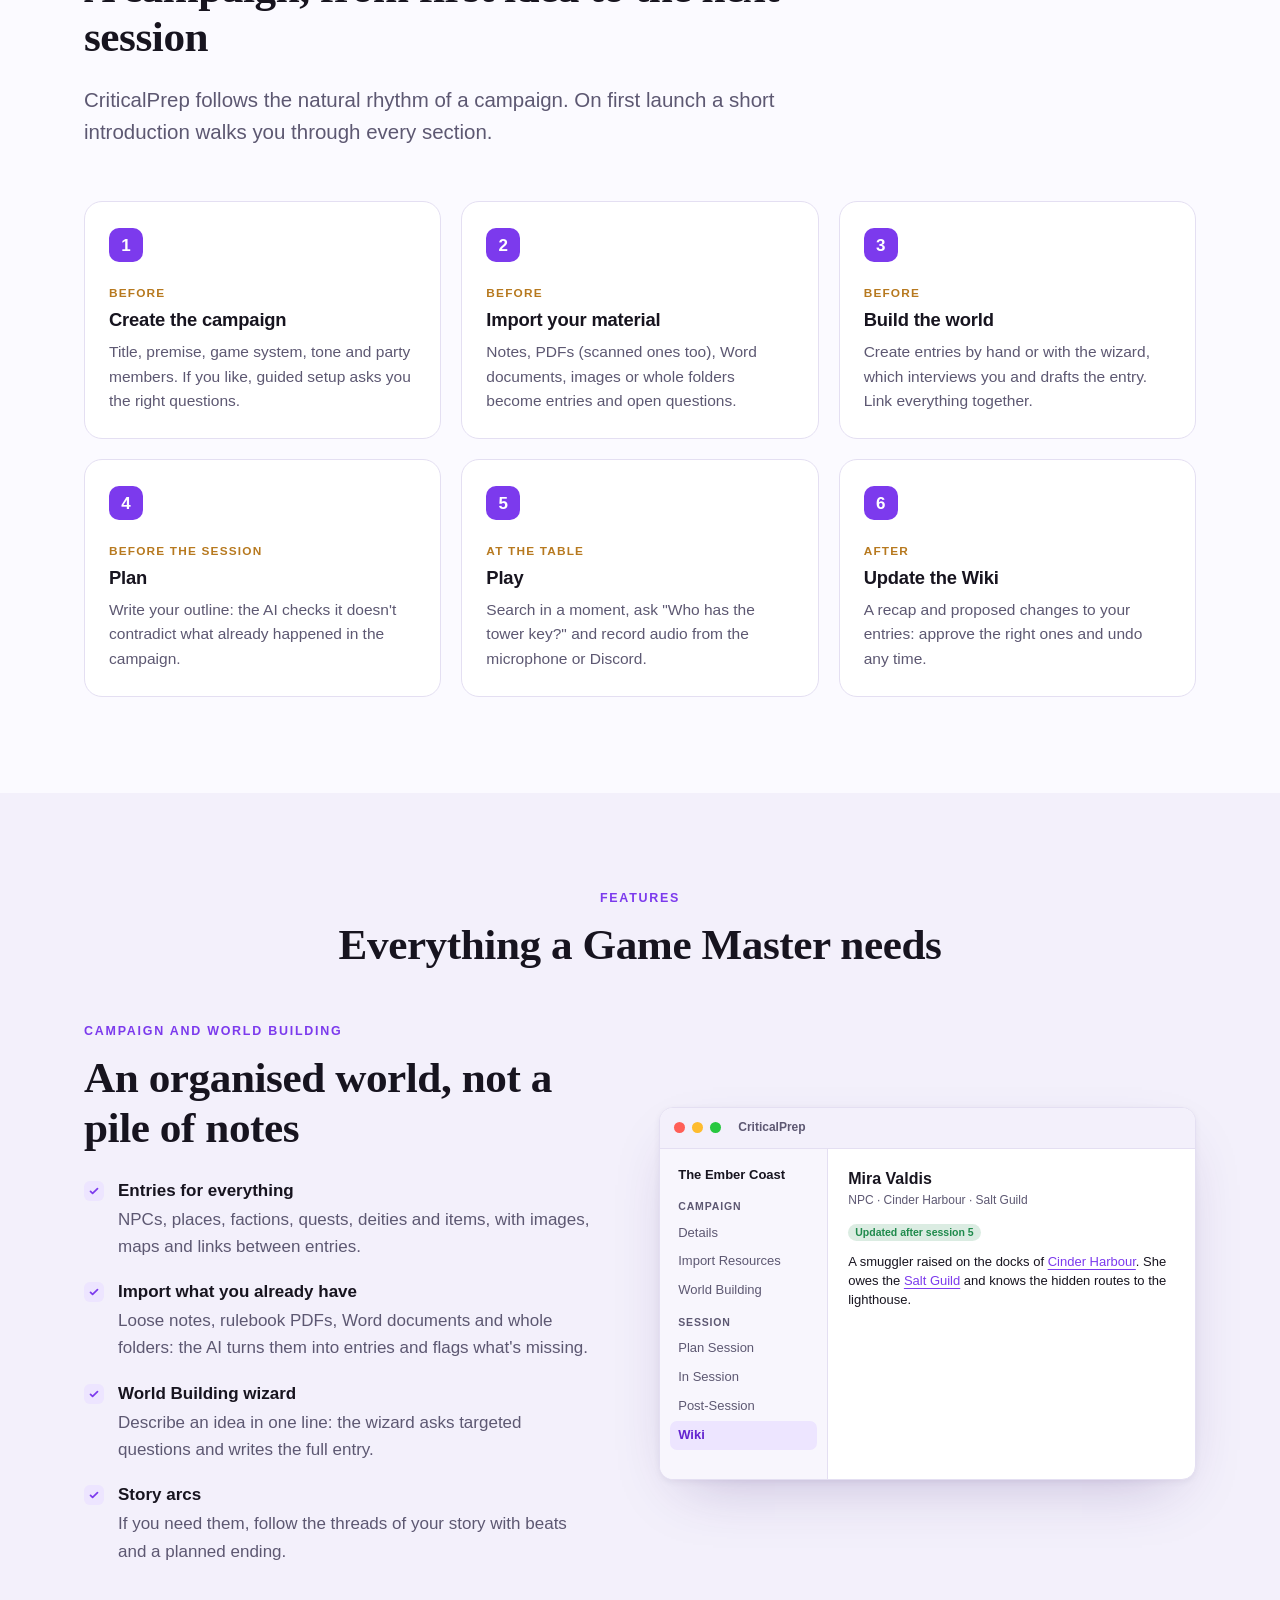
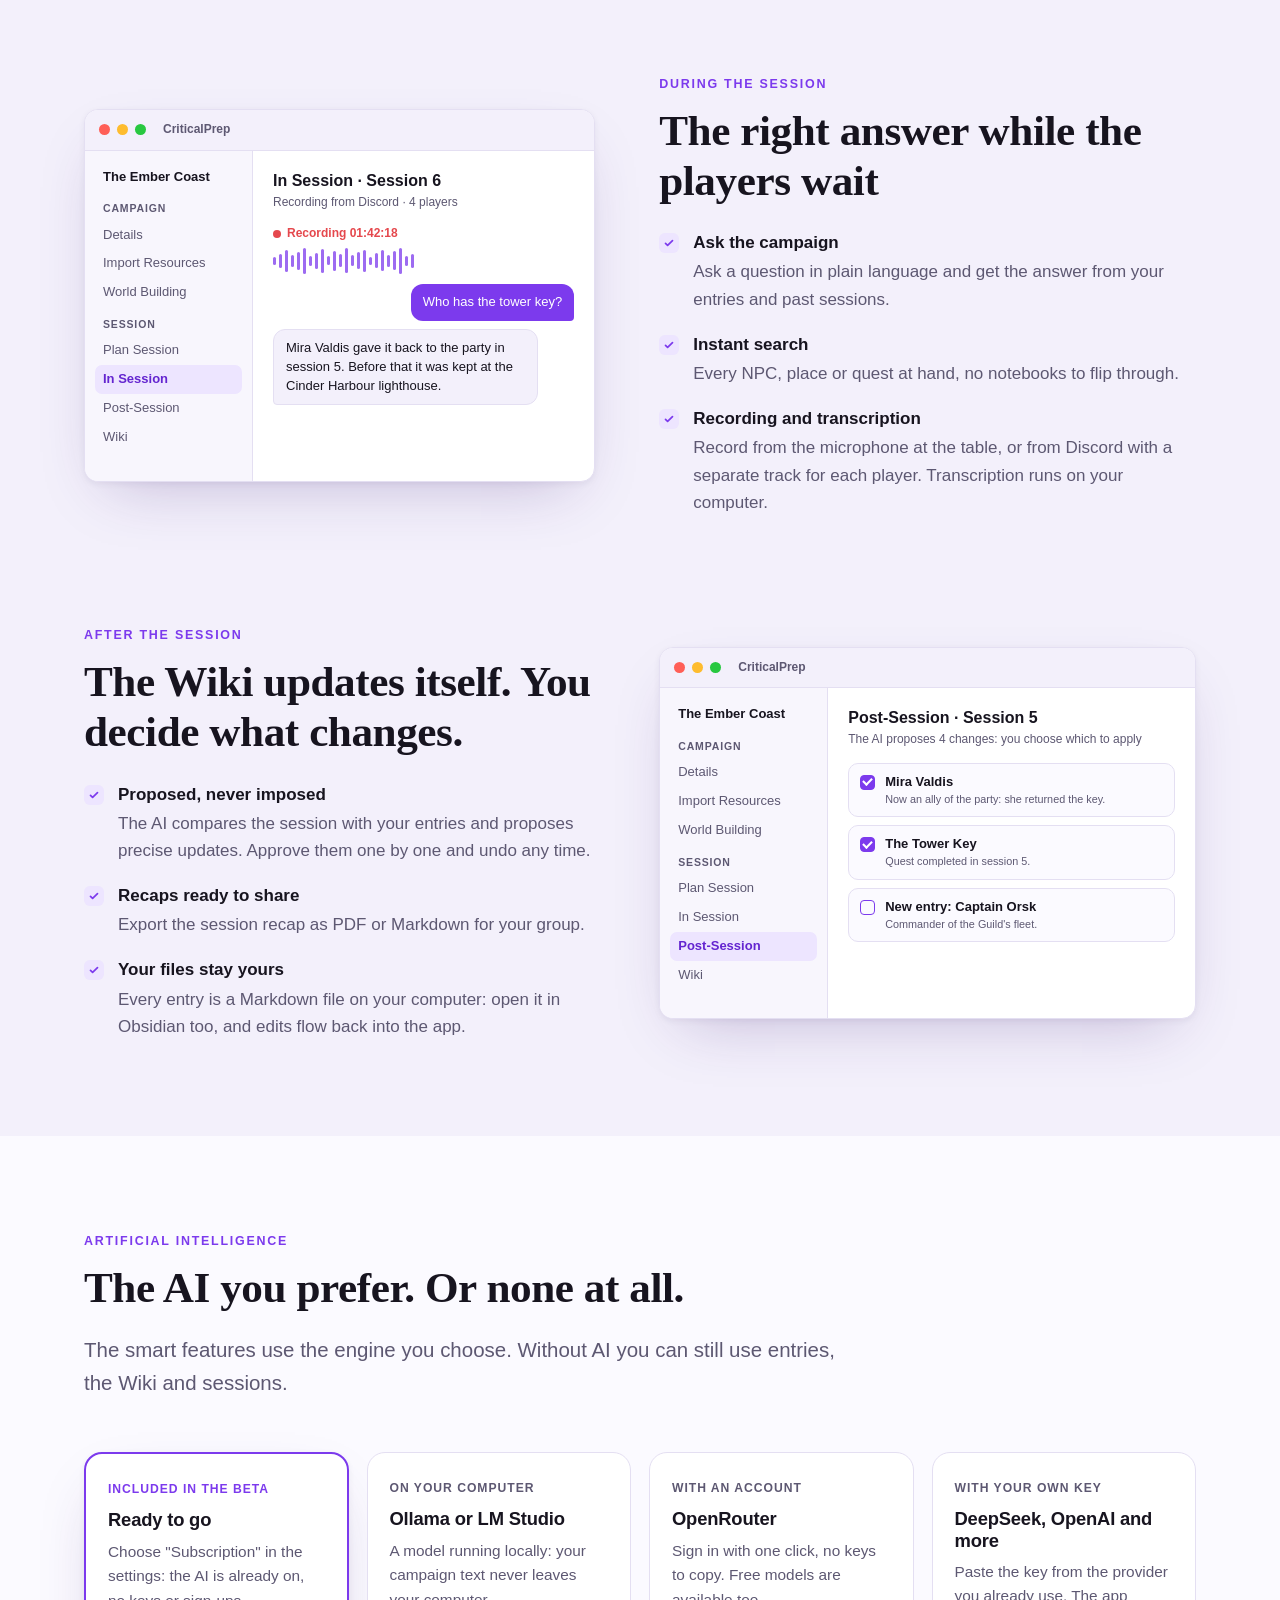
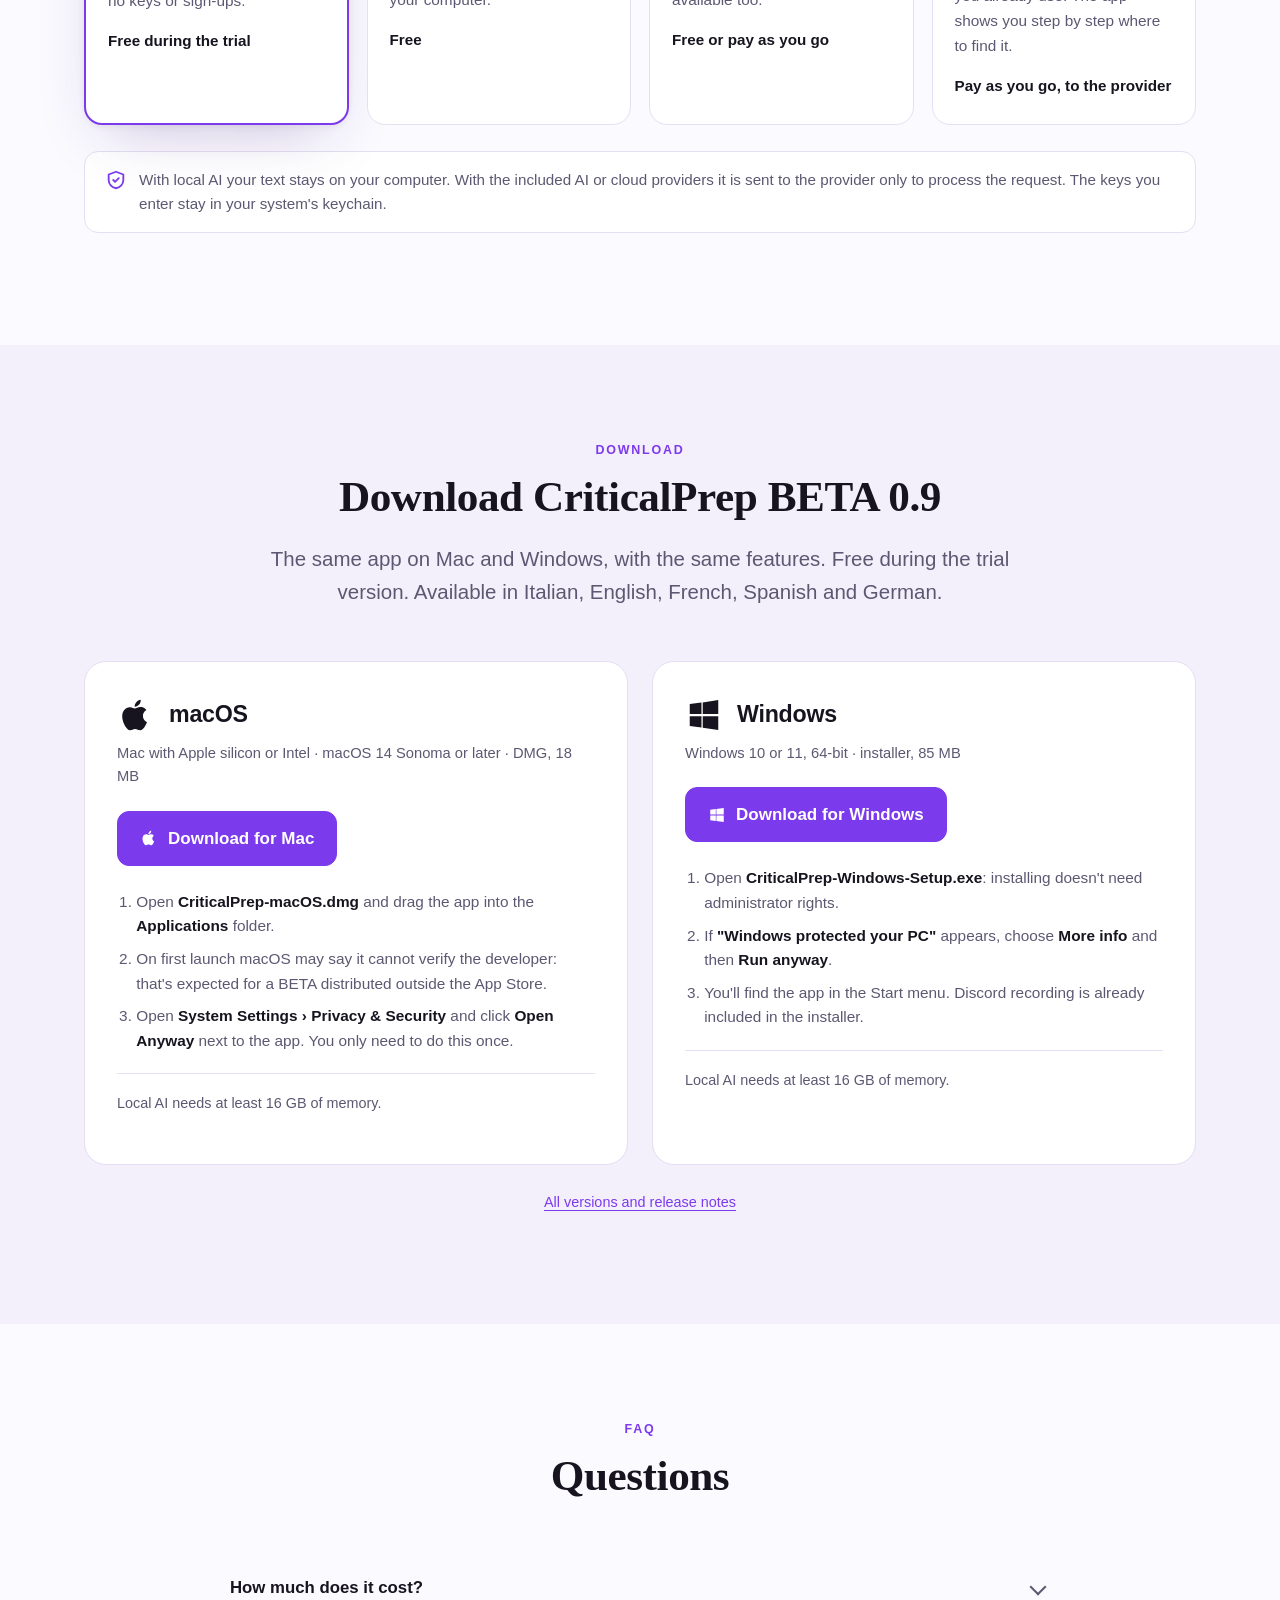
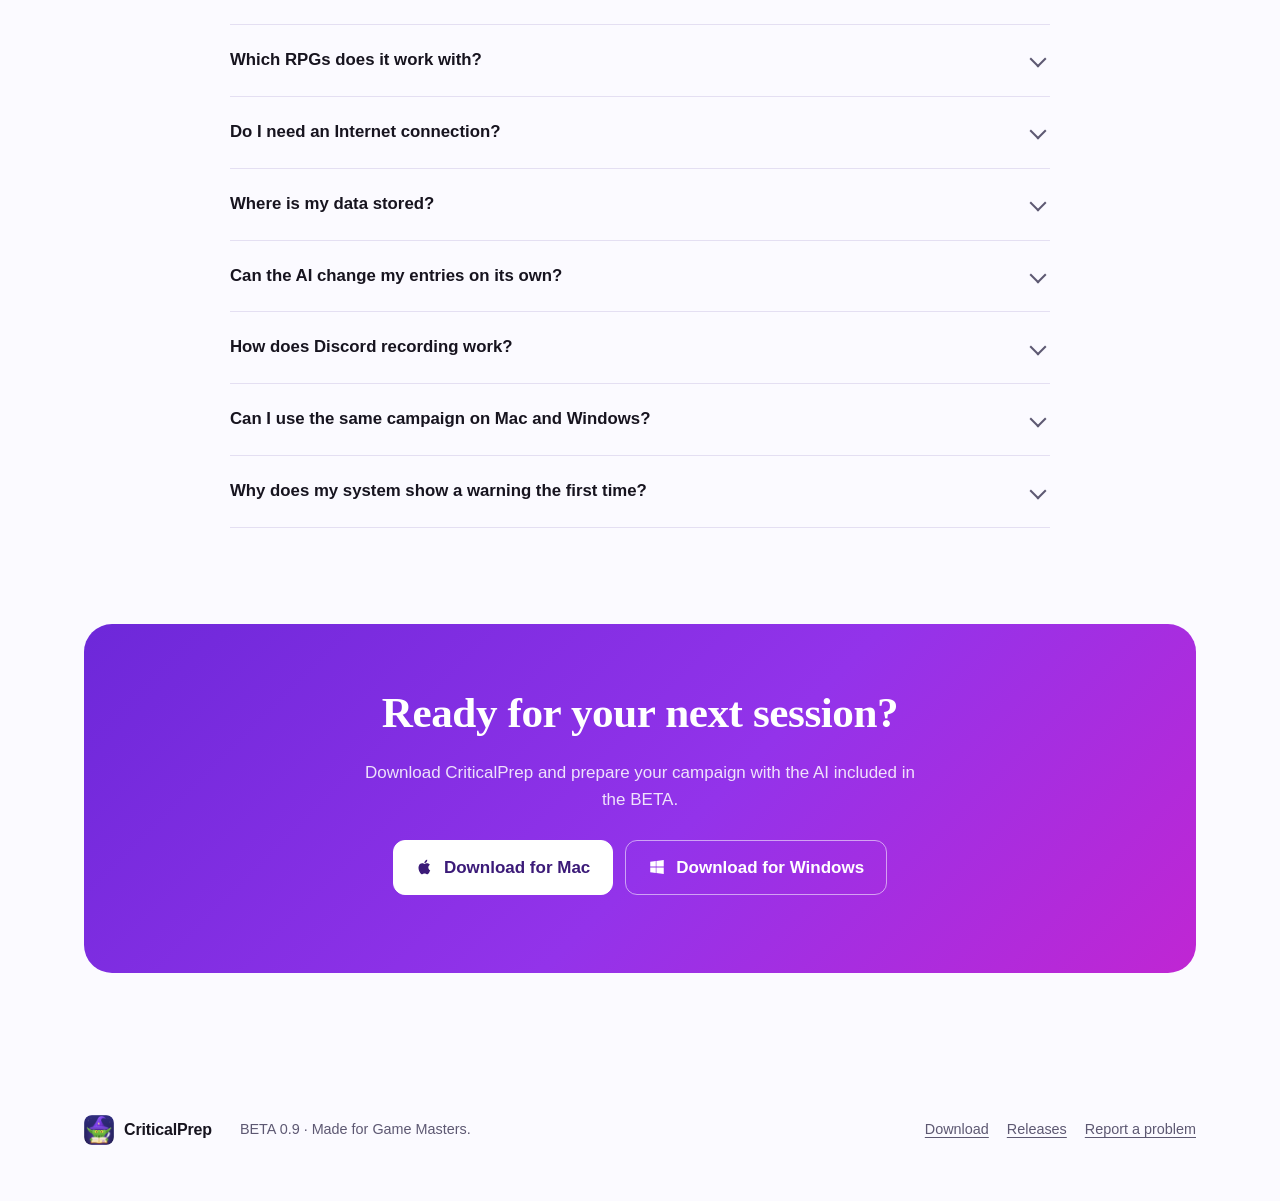
==== commit d1e07fc1: "Sito in cinque lingue: aggiunti francese, spagnolo e tedesco Selettore di lingua con IT/EN/FR/ES/DE," ====
--- a/index.html
+++ b/index.html
@@ -8,6 +8,9 @@
 <link rel="canonical" href="https://enrik90vol2.github.io/CriticalPrep/">
 <link rel="alternate" hreflang="it" href="https://enrik90vol2.github.io/CriticalPrep/">
 <link rel="alternate" hreflang="en" href="https://enrik90vol2.github.io/CriticalPrep/en/">
+<link rel="alternate" hreflang="fr" href="https://enrik90vol2.github.io/CriticalPrep/fr/">
+<link rel="alternate" hreflang="es" href="https://enrik90vol2.github.io/CriticalPrep/es/">
+<link rel="alternate" hreflang="de" href="https://enrik90vol2.github.io/CriticalPrep/de/">
 <link rel="alternate" hreflang="x-default" href="https://enrik90vol2.github.io/CriticalPrep/">
 <meta property="og:type" content="website">
 <meta property="og:title" content="CriticalPrep — L'assistente per Game Master">
@@ -20,7 +23,8 @@
 <script>
 try {
   var saved = localStorage.getItem("cp-lang");
-  if (!saved && !/^it\b/i.test(navigator.language || "") && location.hash === "") location.replace("en/");
+  var m = /^(en|fr|es|de)\b/i.exec(navigator.language || "");
+  if (!saved && m && location.hash === "") location.replace(m[1].toLowerCase() + "/");
 } catch (e) {}
 </script>
 </head>
@@ -30,7 +34,7 @@
   <div class="wrap">
     <a class="brand" href="#top"><img src="assets/icon.png" alt="" width="30" height="30">CriticalPrep</a>
     <nav class="nav" aria-label="Scarica"><a href="#come-funziona">Come funziona</a><a href="#funzioni">Funzioni</a><a href="#ai">Intelligenza artificiale</a><a href="#faq">Domande</a></nav>
-    <div class="lang" aria-label="Lingua / Language"><span aria-current="true">IT</span><a href="en/" hreflang="en" lang="en" title="English" onclick="try{localStorage.setItem('cp-lang','en')}catch(e){}">EN</a></div>
+    <div class="lang" aria-label="Lingua / Language"><span aria-current="true">IT</span><a href="en/" hreflang="en" lang="en" title="English" onclick="try{localStorage.setItem('cp-lang','en')}catch(e){}">EN</a><a href="fr/" hreflang="fr" lang="fr" title="Français" onclick="try{localStorage.setItem('cp-lang','fr')}catch(e){}">FR</a><a href="es/" hreflang="es" lang="es" title="Español" onclick="try{localStorage.setItem('cp-lang','es')}catch(e){}">ES</a><a href="de/" hreflang="de" lang="de" title="Deutsch" onclick="try{localStorage.setItem('cp-lang','de')}catch(e){}">DE</a></div>
     <a class="btn btn-primary" href="#download">Scarica</a>
   </div>
 </header>
